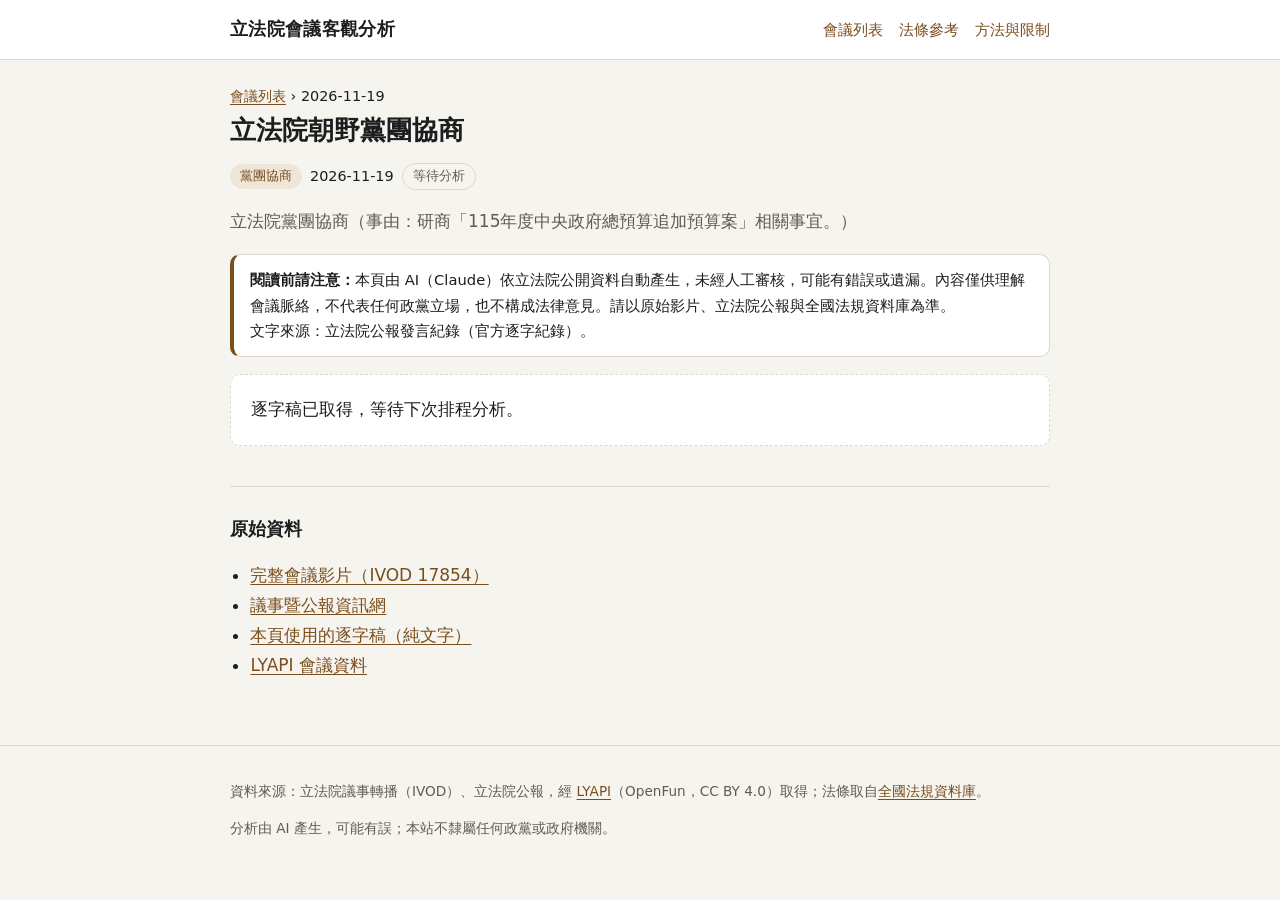
==== docs/m/2026-11-19-caucus-2026111740/index.html @ 1f1ff294 "更新會議分析 2026-11-21 17:42" ====
<!doctype html>
<html lang="zh-Hant-TW">
<head>
<meta charset="utf-8">
<meta name="viewport" content="width=device-width, initial-scale=1">
<title>2026-11-19 立法院朝野黨團協商｜立法院會議客觀分析</title>
<meta name="description" content="立法院黨團協商（事由：研商「115年度中央政府總預算追加預算案」相關事宜。）">
<link rel="stylesheet" href="../../style.css">
</head>
<body>
<header class="site-header"><div class="wrap">
  <a class="brand" href="../../">立法院會議客觀分析</a>
  <nav><a href="../../">會議列表</a><a href="../../laws.html">法條參考</a><a href="../../about.html">方法與限制</a></nav>
</div></header>
<main class="wrap">
<p class="crumbs"><a href="../../">會議列表</a> › 2026-11-19</p>
<h1>立法院朝野黨團協商</h1>
<p class="meta-line"><span class="tag">黨團協商</span>
<span>2026-11-19</span><span class="status wait">等待分析</span></p>
<p class="muted">立法院黨團協商（事由：研商「115年度中央政府總預算追加預算案」相關事宜。）</p>
<aside class="notice"><strong>閱讀前請注意：</strong>本頁由 AI（Claude）依立法院公開資料自動產生，未經人工審核，可能有錯誤或遺漏。內容僅供理解會議脈絡，不代表任何政黨立場，也不構成法律意見。請以原始影片、立法院公報與全國法規資料庫為準。
<br>文字來源：立法院公報發言紀錄（官方逐字紀錄）。</aside><p class="empty">逐字稿已取得，等待下次排程分析。</p><section class="sources"><h2>原始資料</h2><ul class="links"><li><a href="https://ivod.ly.gov.tw/Play/Full/1M/17854">完整會議影片（IVOD 17854）</a></li><li><a href="https://ppg.ly.gov.tw/ppg/sittings/2026111740/details?meetingDate=115/11/19">議事暨公報資訊網</a></li><li><a href="transcript.txt">本頁使用的逐字稿（純文字）</a></li><li><a href="https://v2.ly.govapi.tw/meet/黨團協商-2026111740">LYAPI 會議資料</a></li></ul></section>
</main>
<footer class="site-footer"><div class="wrap">
  <p>資料來源：立法院議事轉播（IVOD）、立法院公報，經 <a href="https://v2.ly.govapi.tw/">LYAPI</a>（OpenFun，CC BY 4.0）取得；法條取自<a href="https://law.moj.gov.tw/">全國法規資料庫</a>。</p>
  <p>分析由 AI 產生，可能有誤；本站不隸屬任何政黨或政府機關。</p>
</div></footer>
</body>
</html>
---- docs/style.css ----
/* 刻意不使用任何政黨的代表色（藍、綠、白／青綠、黃），維持中性。 */
:root {
  --paper: #f6f4ef;
  --card: #ffffff;
  --ink: #1d1d1f;
  --muted: #5f5b55;
  --line: #ddd8cf;
  --accent: #7a4e1d;
  --accent-soft: #efe6da;
  --warn: #8a5a00;
  --warn-soft: #fbf1dc;
  --error: #8f2d2d;
  --error-soft: #f7e3e1;
  --radius: 10px;
  --font: "Noto Sans TC", "PingFang TC", "Microsoft JhengHei", system-ui, sans-serif;
}
@media (prefers-color-scheme: dark) {
  :root {
    --paper: #17161a; --card: #211f24; --ink: #ecebe8; --muted: #a9a49c; --line: #38353b;
    --accent: #d9a86c; --accent-soft: #2e271f; --warn: #e3b55a; --warn-soft: #2f2716;
    --error: #e38b84; --error-soft: #331d1c;
  }
}
* { box-sizing: border-box; }
html { -webkit-text-size-adjust: 100%; }
body { margin: 0; background: var(--paper); color: var(--ink); font-family: var(--font);
  font-size: 17px; line-height: 1.75; }
a { color: var(--accent); text-underline-offset: 3px; }
.wrap { max-width: 860px; margin: 0 auto; padding: 0 20px; }
.muted { color: var(--muted); }
.small { font-size: 0.85rem; }

.site-header { border-bottom: 1px solid var(--line); background: var(--card); }
.site-header .wrap { display: flex; flex-wrap: wrap; align-items: center; justify-content: space-between;
  gap: 8px; padding-top: 14px; padding-bottom: 14px; }
.brand { font-weight: 700; font-size: 1.1rem; color: var(--ink); text-decoration: none; letter-spacing: .02em; }
.site-header nav a { margin-left: 16px; font-size: .95rem; text-decoration: none; }
.site-header nav a:first-child { margin-left: 0; }
main.wrap { padding-top: 24px; padding-bottom: 48px; }
.site-footer { border-top: 1px solid var(--line); color: var(--muted); font-size: .85rem; padding: 20px 0 32px; }

.intro p { margin: 0 0 10px; }
.cards { list-style: none; padding: 0; margin: 24px 0; display: grid; gap: 14px; }
.card a { display: block; padding: 16px 18px; background: var(--card); border: 1px solid var(--line);
  border-radius: var(--radius); color: inherit; text-decoration: none; transition: border-color .15s; }
.card a:hover, .card a:focus-visible { border-color: var(--accent); }
.card h2 { font-size: 1.1rem; margin: 6px 0 4px; line-height: 1.5; }
.card p { margin: 0; }
.card .source { font-size: .85rem; color: var(--muted); margin-top: 6px; }
.card-top, .meta-line { display: flex; flex-wrap: wrap; align-items: center; gap: 8px; font-size: .9rem; }
.date { font-variant-numeric: tabular-nums; color: var(--muted); }
.tag { background: var(--accent-soft); color: var(--accent); border-radius: 999px; padding: 1px 10px; font-size: .82rem; }
.status { border-radius: 999px; padding: 1px 10px; font-size: .82rem; border: 1px solid var(--line); color: var(--muted); }
.status.ok { color: var(--ink); }
.status.warn { color: var(--warn); border-color: var(--warn); background: var(--warn-soft); }
.status.error { color: var(--error); border-color: var(--error); background: var(--error-soft); }
.empty { padding: 20px; background: var(--card); border: 1px dashed var(--line); border-radius: var(--radius); }

.crumbs { font-size: .9rem; margin: 0 0 4px; }
h1 { font-size: 1.6rem; line-height: 1.4; margin: 4px 0 10px; }
.notice { background: var(--card); border: 1px solid var(--line); border-left: 4px solid var(--accent);
  border-radius: var(--radius); padding: 12px 16px; margin: 16px 0; font-size: .92rem; }
.notice.warn { border-left-color: var(--warn); background: var(--warn-soft); }
.notice ul { margin: 6px 0 0; padding-left: 1.2em; }

.analysis { margin-top: 28px; }
.analysis h2 { font-size: 1.25rem; margin: 36px 0 10px; padding-bottom: 6px; border-bottom: 1px solid var(--line); }
.analysis h3 { font-size: 1.05rem; margin: 24px 0 8px; }
.analysis blockquote { margin: 12px 0; padding: 4px 14px; border-left: 3px solid var(--line); color: var(--muted); }
.analysis code { font-size: .9em; }
.table-wrap { overflow-x: auto; margin: 14px 0; border: 1px solid var(--line); border-radius: var(--radius); background: var(--card); }
table { border-collapse: collapse; width: 100%; font-size: .9rem; line-height: 1.6; }
th, td { border-bottom: 1px solid var(--line); padding: 8px 10px; text-align: left; vertical-align: top; }
th { background: var(--accent-soft); white-space: nowrap; }
tr:last-child td { border-bottom: 0; }

.toc ul { columns: 2; padding-left: 1.2em; margin: 16px 0 8px; }
.law { margin-top: 32px; }
.law h2 { font-size: 1.25rem; margin-bottom: 4px; padding-bottom: 6px; border-bottom: 1px solid var(--line); }
.law p { margin: 4px 0; }
.article { display: grid; grid-template-columns: 7.5em 1fr; gap: 12px; padding: 10px 0; border-bottom: 1px dashed var(--line); }
.article-no { font-weight: 600; white-space: nowrap; }
.article-text { line-height: 1.8; }
@media (max-width: 560px) {
  .article { grid-template-columns: 1fr; gap: 2px; }
  .toc ul { columns: 1; }
}
.sources { margin-top: 40px; padding-top: 12px; border-top: 1px solid var(--line); }
.sources h2 { font-size: 1.1rem; }
.links { padding-left: 1.2em; }
.clips summary { cursor: pointer; color: var(--accent); }
.clips ul { columns: 2; padding-left: 1.2em; }
@media (max-width: 560px) {
  body { font-size: 16px; }
  h1 { font-size: 1.35rem; }
  .clips ul { columns: 1; }
}
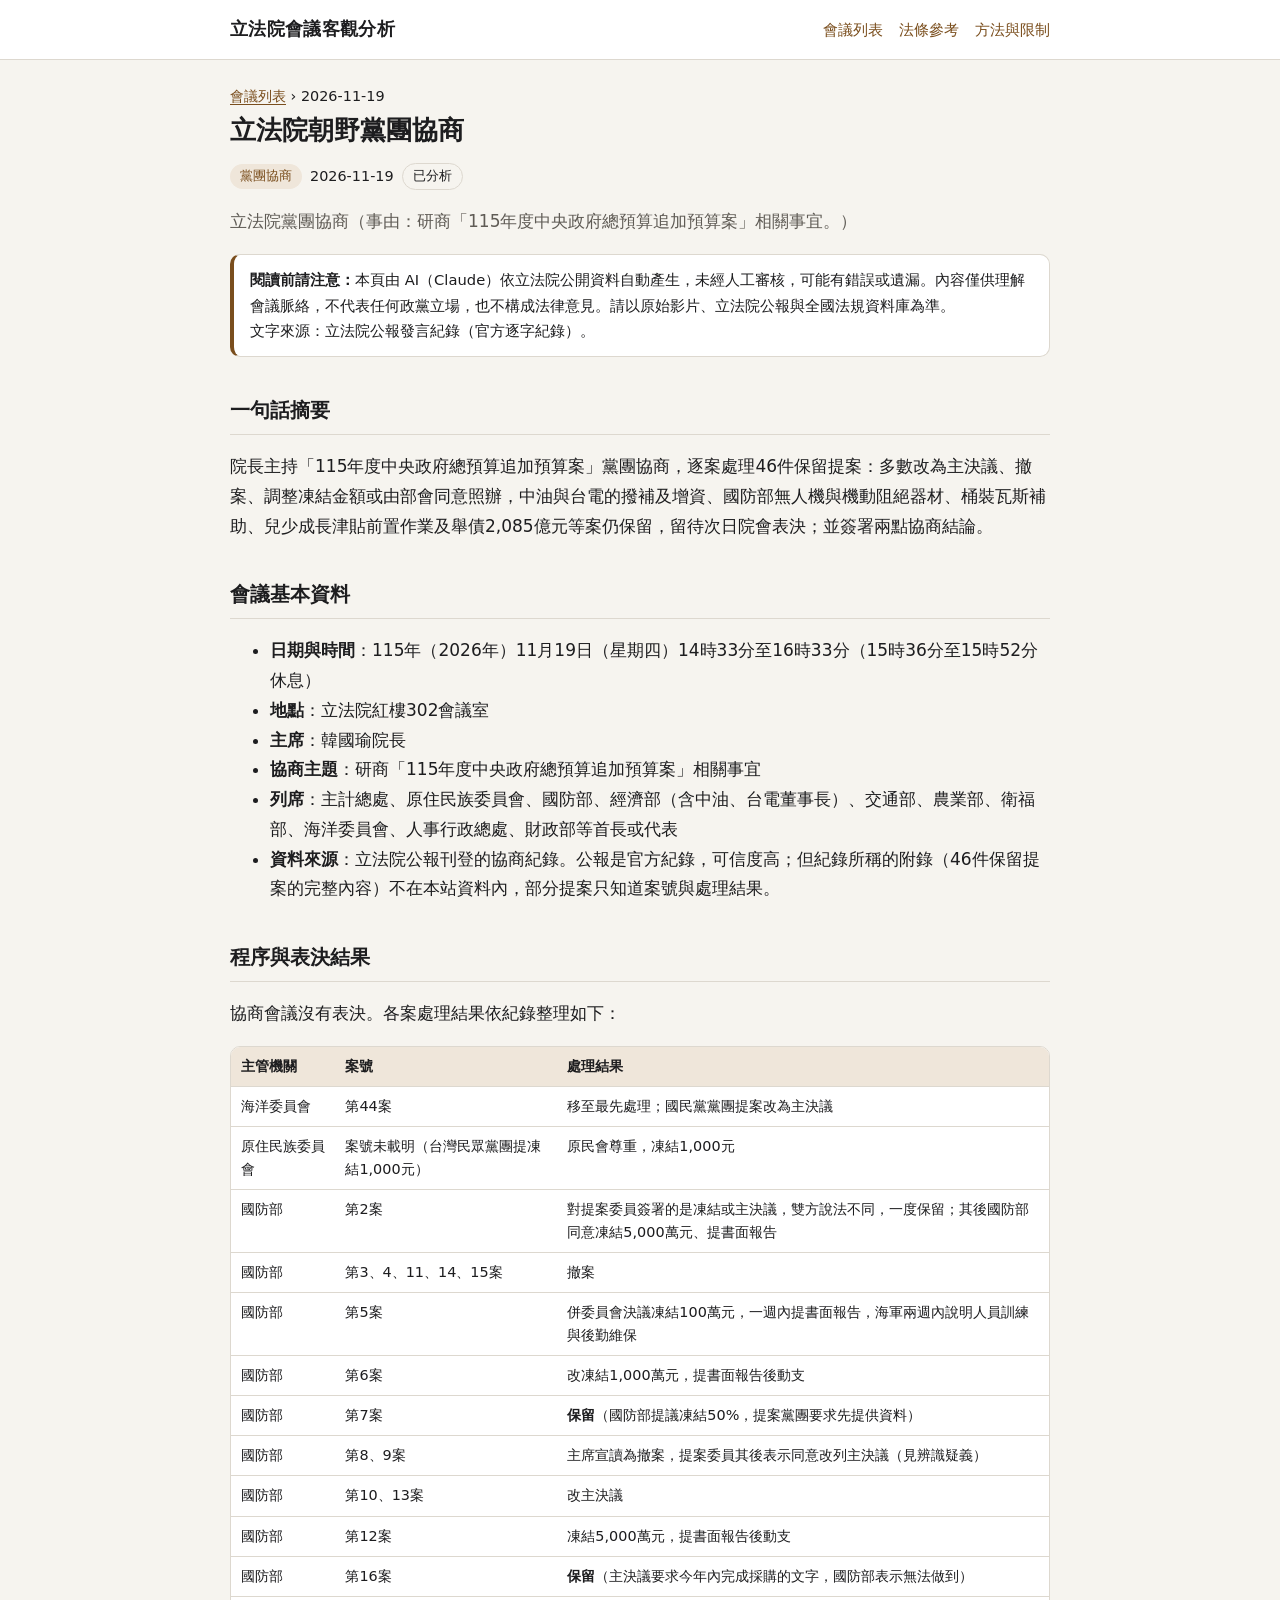
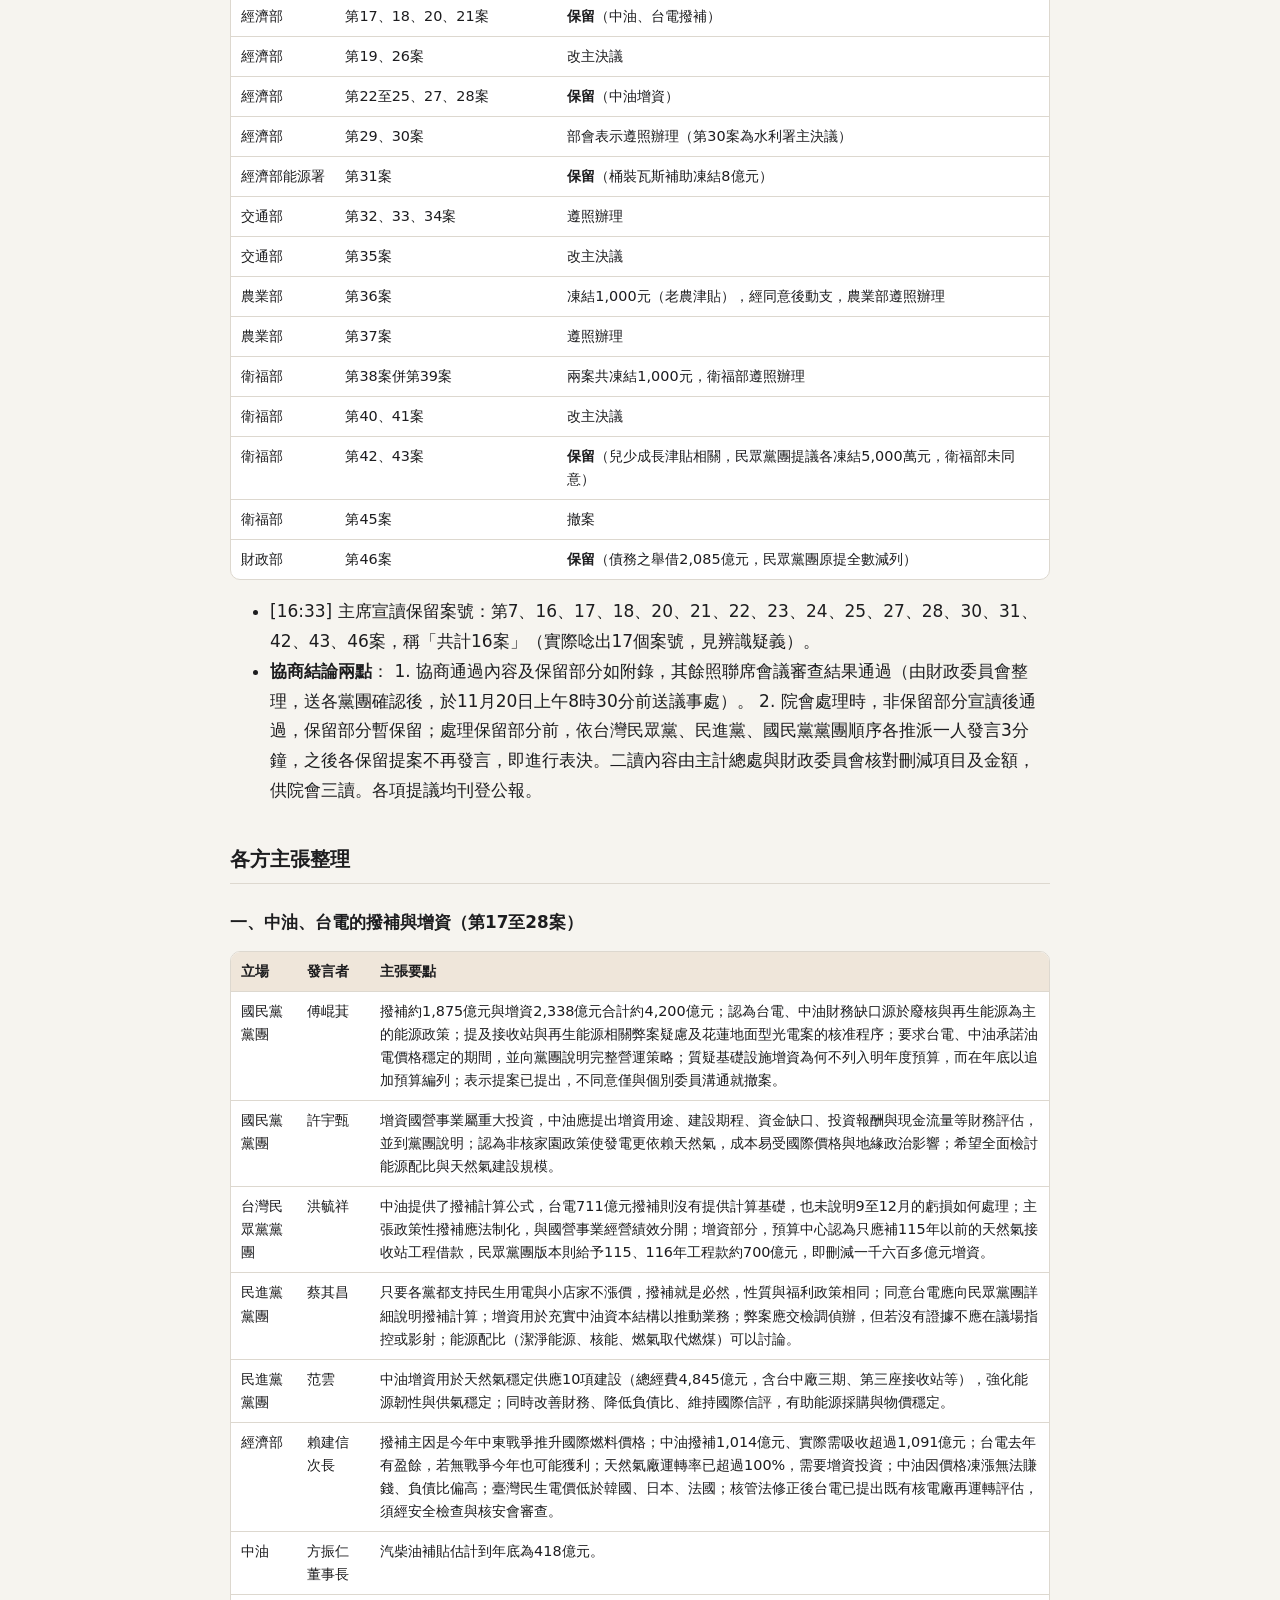
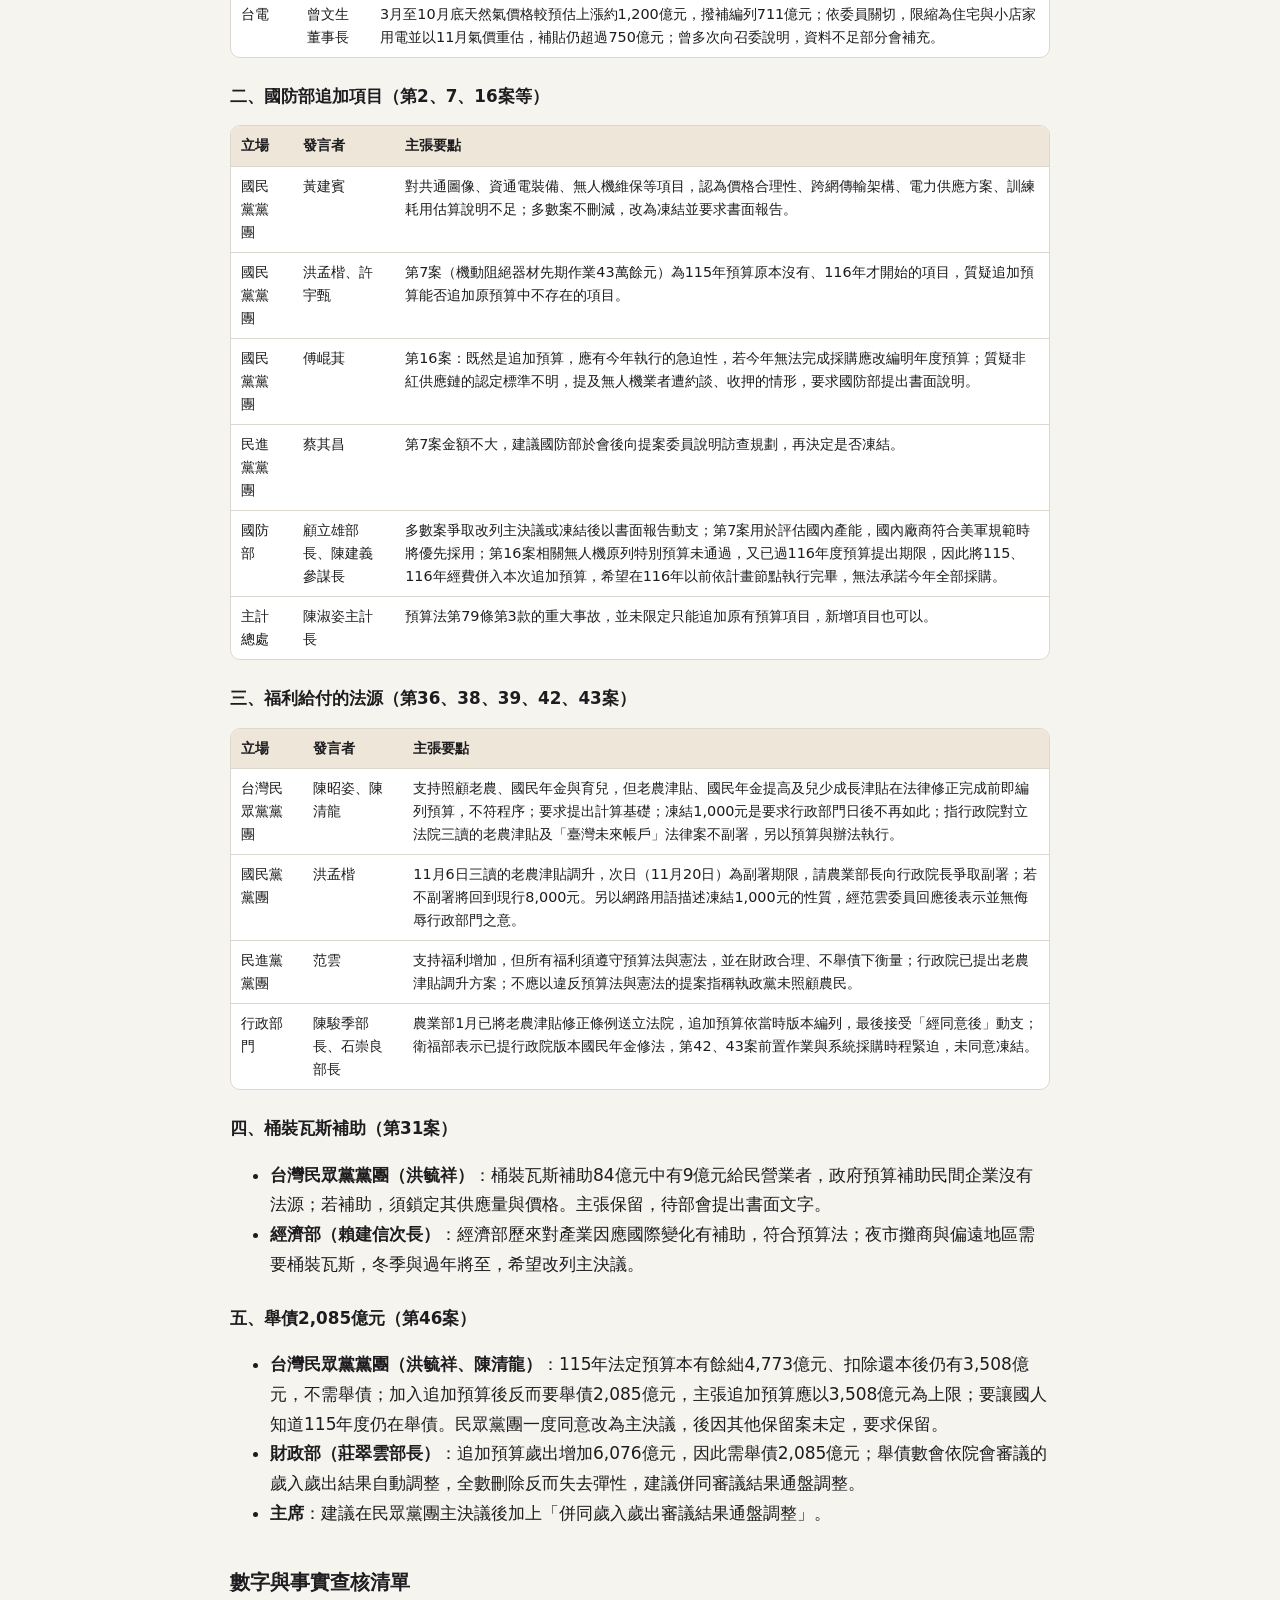
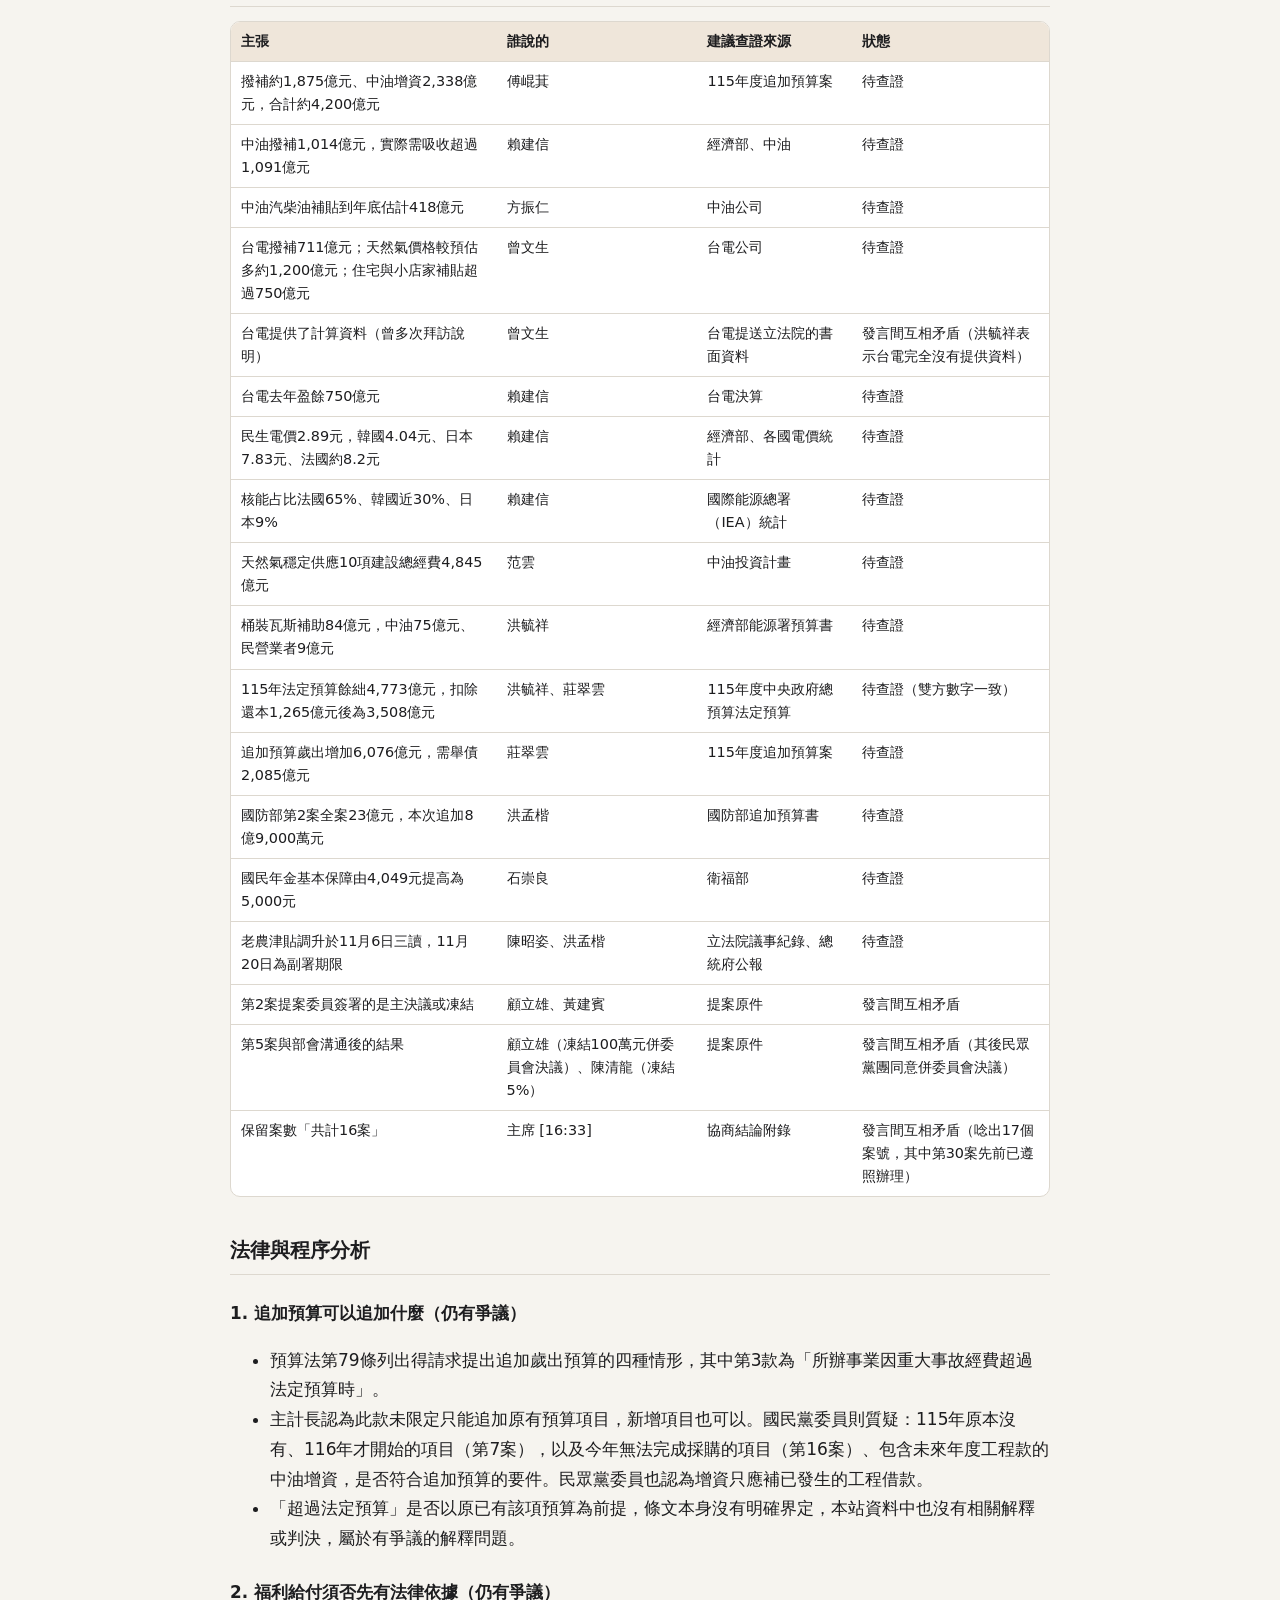
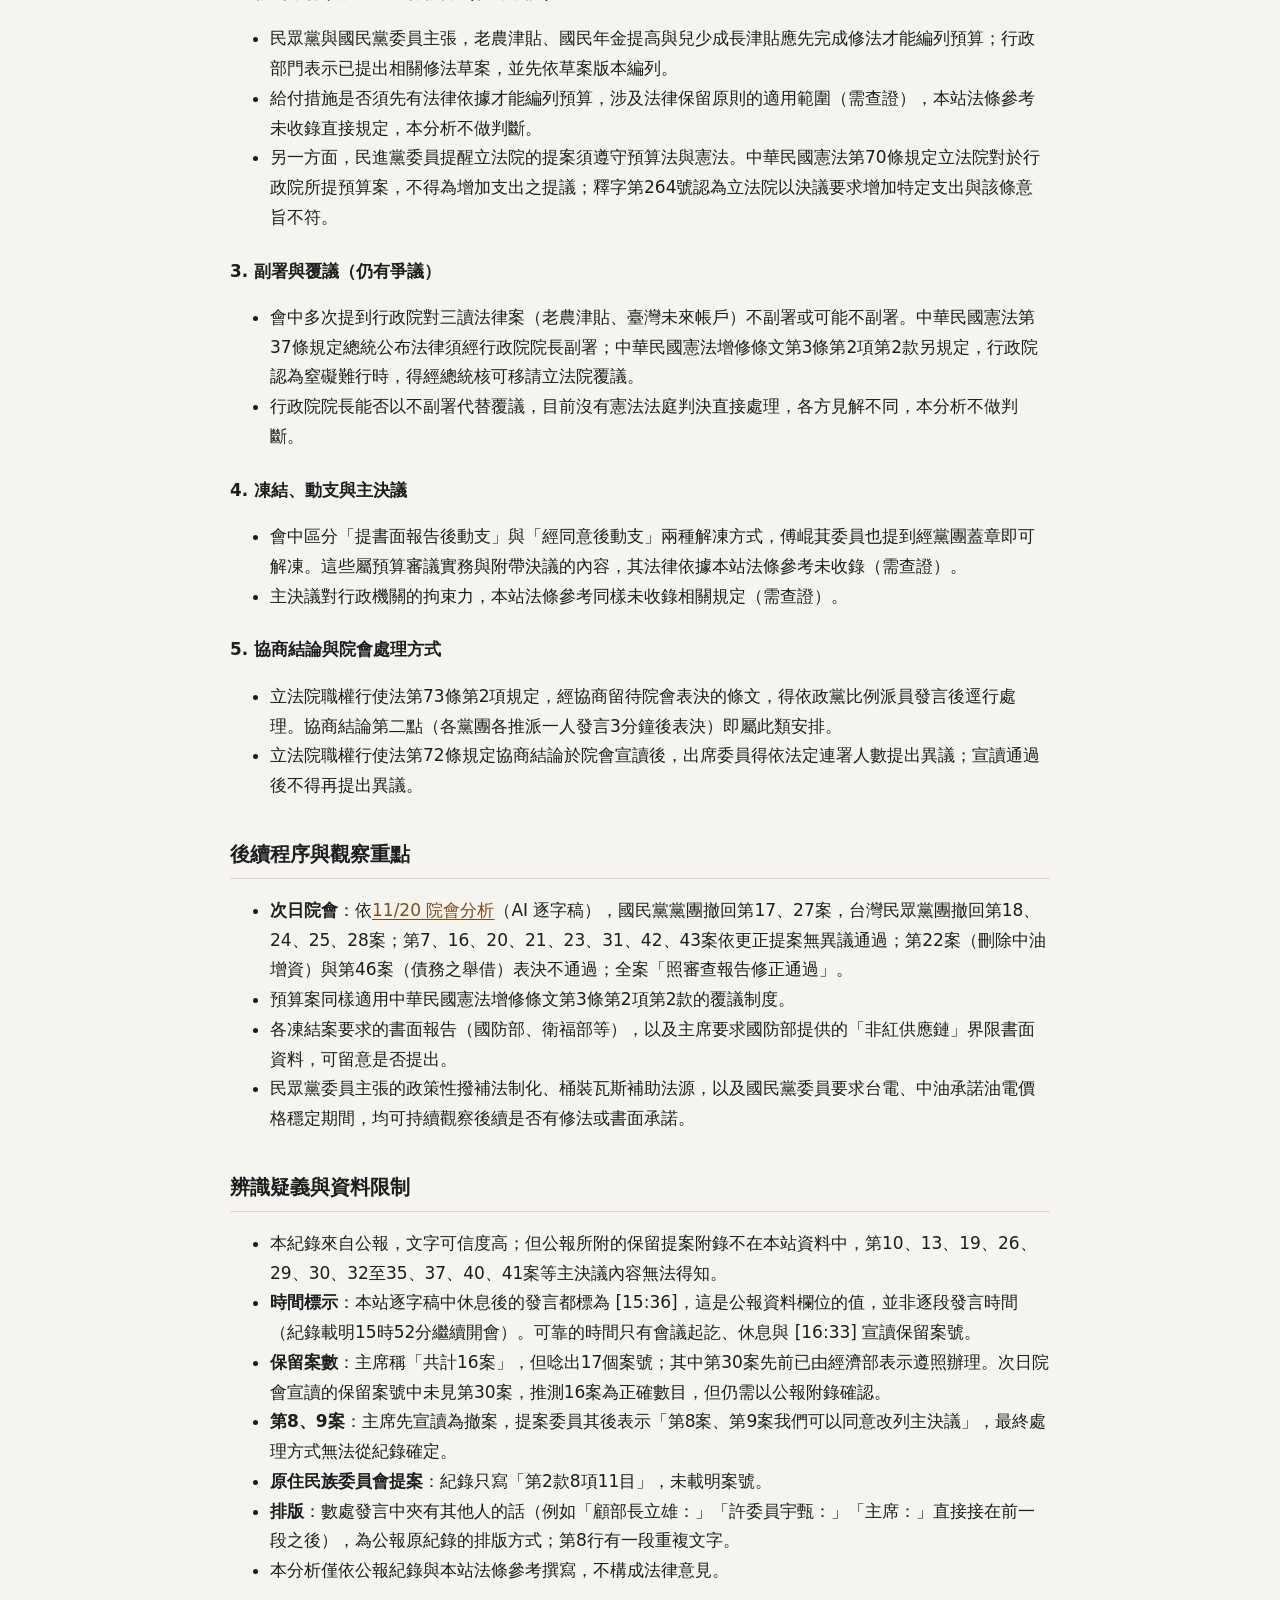
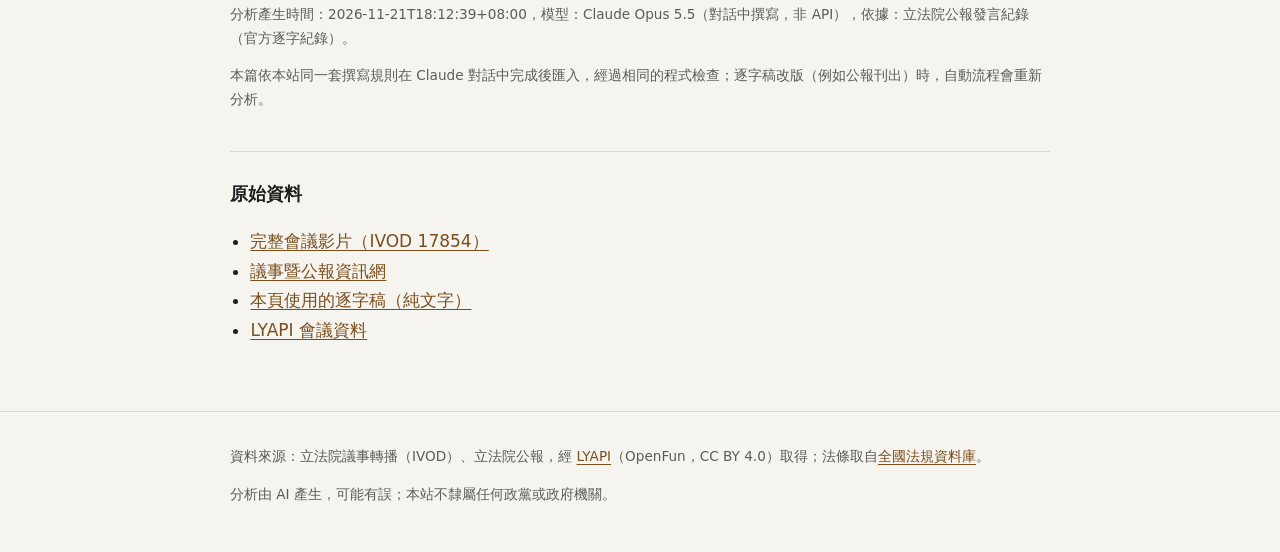
==== commit 47b71c0c: "新增三場會議分析（對話中撰寫）與分析匯入工具 - 11/20 院會：議程表決、水庫光電案、追加預算三讀、特別條例逐條與全案表決 - 11/20 黨團協商：學校供餐法延後、特別條例未達共識 - 11/1" ====
--- a/docs/m/2026-11-19-caucus-2026111740/index.html
+++ b/docs/m/2026-11-19-caucus-2026111740/index.html
@@ -16,10 +16,468 @@
 <p class="crumbs"><a href="../../">會議列表</a> › 2026-11-19</p>
 <h1>立法院朝野黨團協商</h1>
 <p class="meta-line"><span class="tag">黨團協商</span>
-<span>2026-11-19</span><span class="status wait">等待分析</span></p>
+<span>2026-11-19</span><span class="status ok">已分析</span></p>
 <p class="muted">立法院黨團協商（事由：研商「115年度中央政府總預算追加預算案」相關事宜。）</p>
 <aside class="notice"><strong>閱讀前請注意：</strong>本頁由 AI（Claude）依立法院公開資料自動產生，未經人工審核，可能有錯誤或遺漏。內容僅供理解會議脈絡，不代表任何政黨立場，也不構成法律意見。請以原始影片、立法院公報與全國法規資料庫為準。
-<br>文字來源：立法院公報發言紀錄（官方逐字紀錄）。</aside><p class="empty">逐字稿已取得，等待下次排程分析。</p><section class="sources"><h2>原始資料</h2><ul class="links"><li><a href="https://ivod.ly.gov.tw/Play/Full/1M/17854">完整會議影片（IVOD 17854）</a></li><li><a href="https://ppg.ly.gov.tw/ppg/sittings/2026111740/details?meetingDate=115/11/19">議事暨公報資訊網</a></li><li><a href="transcript.txt">本頁使用的逐字稿（純文字）</a></li><li><a href="https://v2.ly.govapi.tw/meet/黨團協商-2026111740">LYAPI 會議資料</a></li></ul></section>
+<br>文字來源：立法院公報發言紀錄（官方逐字紀錄）。</aside><article class="analysis"><h2>一句話摘要</h2>
+<p>院長主持「115年度中央政府總預算追加預算案」黨團協商，逐案處理46件保留提案：多數改為主決議、撤案、調整凍結金額或由部會同意照辦，中油與台電的撥補及增資、國防部無人機與機動阻絕器材、桶裝瓦斯補助、兒少成長津貼前置作業及舉債2,085億元等案仍保留，留待次日院會表決；並簽署兩點協商結論。</p>
+<h2>會議基本資料</h2>
+<ul>
+<li><strong>日期與時間</strong>：115年（2026年）11月19日（星期四）14時33分至16時33分（15時36分至15時52分休息）</li>
+<li><strong>地點</strong>：立法院紅樓302會議室</li>
+<li><strong>主席</strong>：韓國瑜院長</li>
+<li><strong>協商主題</strong>：研商「115年度中央政府總預算追加預算案」相關事宜</li>
+<li><strong>列席</strong>：主計總處、原住民族委員會、國防部、經濟部（含中油、台電董事長）、交通部、農業部、衛福部、海洋委員會、人事行政總處、財政部等首長或代表</li>
+<li><strong>資料來源</strong>：立法院公報刊登的協商紀錄。公報是官方紀錄，可信度高；但紀錄所稱的附錄（46件保留提案的完整內容）不在本站資料內，部分提案只知道案號與處理結果。</li>
+</ul>
+<h2>程序與表決結果</h2>
+<p>協商會議沒有表決。各案處理結果依紀錄整理如下：</p>
+<div class="table-wrap"><table>
+<thead>
+<tr>
+<th>主管機關</th>
+<th>案號</th>
+<th>處理結果</th>
+</tr>
+</thead>
+<tbody>
+<tr>
+<td>海洋委員會</td>
+<td>第44案</td>
+<td>移至最先處理；國民黨黨團提案改為主決議</td>
+</tr>
+<tr>
+<td>原住民族委員會</td>
+<td>案號未載明（台灣民眾黨團提凍結1,000元）</td>
+<td>原民會尊重，凍結1,000元</td>
+</tr>
+<tr>
+<td>國防部</td>
+<td>第2案</td>
+<td>對提案委員簽署的是凍結或主決議，雙方說法不同，一度保留；其後國防部同意凍結5,000萬元、提書面報告</td>
+</tr>
+<tr>
+<td>國防部</td>
+<td>第3、4、11、14、15案</td>
+<td>撤案</td>
+</tr>
+<tr>
+<td>國防部</td>
+<td>第5案</td>
+<td>併委員會決議凍結100萬元，一週內提書面報告，海軍兩週內說明人員訓練與後勤維保</td>
+</tr>
+<tr>
+<td>國防部</td>
+<td>第6案</td>
+<td>改凍結1,000萬元，提書面報告後動支</td>
+</tr>
+<tr>
+<td>國防部</td>
+<td>第7案</td>
+<td><strong>保留</strong>（國防部提議凍結50%，提案黨團要求先提供資料）</td>
+</tr>
+<tr>
+<td>國防部</td>
+<td>第8、9案</td>
+<td>主席宣讀為撤案，提案委員其後表示同意改列主決議（見辨識疑義）</td>
+</tr>
+<tr>
+<td>國防部</td>
+<td>第10、13案</td>
+<td>改主決議</td>
+</tr>
+<tr>
+<td>國防部</td>
+<td>第12案</td>
+<td>凍結5,000萬元，提書面報告後動支</td>
+</tr>
+<tr>
+<td>國防部</td>
+<td>第16案</td>
+<td><strong>保留</strong>（主決議要求今年內完成採購的文字，國防部表示無法做到）</td>
+</tr>
+<tr>
+<td>經濟部</td>
+<td>第17、18、20、21案</td>
+<td><strong>保留</strong>（中油、台電撥補）</td>
+</tr>
+<tr>
+<td>經濟部</td>
+<td>第19、26案</td>
+<td>改主決議</td>
+</tr>
+<tr>
+<td>經濟部</td>
+<td>第22至25、27、28案</td>
+<td><strong>保留</strong>（中油增資）</td>
+</tr>
+<tr>
+<td>經濟部</td>
+<td>第29、30案</td>
+<td>部會表示遵照辦理（第30案為水利署主決議）</td>
+</tr>
+<tr>
+<td>經濟部能源署</td>
+<td>第31案</td>
+<td><strong>保留</strong>（桶裝瓦斯補助凍結8億元）</td>
+</tr>
+<tr>
+<td>交通部</td>
+<td>第32、33、34案</td>
+<td>遵照辦理</td>
+</tr>
+<tr>
+<td>交通部</td>
+<td>第35案</td>
+<td>改主決議</td>
+</tr>
+<tr>
+<td>農業部</td>
+<td>第36案</td>
+<td>凍結1,000元（老農津貼），經同意後動支，農業部遵照辦理</td>
+</tr>
+<tr>
+<td>農業部</td>
+<td>第37案</td>
+<td>遵照辦理</td>
+</tr>
+<tr>
+<td>衛福部</td>
+<td>第38案併第39案</td>
+<td>兩案共凍結1,000元，衛福部遵照辦理</td>
+</tr>
+<tr>
+<td>衛福部</td>
+<td>第40、41案</td>
+<td>改主決議</td>
+</tr>
+<tr>
+<td>衛福部</td>
+<td>第42、43案</td>
+<td><strong>保留</strong>（兒少成長津貼相關，民眾黨團提議各凍結5,000萬元，衛福部未同意）</td>
+</tr>
+<tr>
+<td>衛福部</td>
+<td>第45案</td>
+<td>撤案</td>
+</tr>
+<tr>
+<td>財政部</td>
+<td>第46案</td>
+<td><strong>保留</strong>（債務之舉借2,085億元，民眾黨團原提全數減列）</td>
+</tr>
+</tbody>
+</table></div>
+<ul>
+<li>[16:33] 主席宣讀保留案號：第7、16、17、18、20、21、22、23、24、25、27、28、30、31、42、43、46案，稱「共計16案」（實際唸出17個案號，見辨識疑義）。</li>
+<li><strong>協商結論兩點</strong>：
+  1. 協商通過內容及保留部分如附錄，其餘照聯席會議審查結果通過（由財政委員會整理，送各黨團確認後，於11月20日上午8時30分前送議事處）。
+  2. 院會處理時，非保留部分宣讀後通過，保留部分暫保留；處理保留部分前，依台灣民眾黨、民進黨、國民黨黨團順序各推派一人發言3分鐘，之後各保留提案不再發言，即進行表決。二讀內容由主計總處與財政委員會核對刪減項目及金額，供院會三讀。各項提議均刊登公報。</li>
+</ul>
+<h2>各方主張整理</h2>
+<h3>一、中油、台電的撥補與增資（第17至28案）</h3>
+<div class="table-wrap"><table>
+<thead>
+<tr>
+<th>立場</th>
+<th>發言者</th>
+<th>主張要點</th>
+</tr>
+</thead>
+<tbody>
+<tr>
+<td>國民黨黨團</td>
+<td>傅崐萁</td>
+<td>撥補約1,875億元與增資2,338億元合計約4,200億元；認為台電、中油財務缺口源於廢核與再生能源為主的能源政策；提及接收站與再生能源相關弊案疑慮及花蓮地面型光電案的核准程序；要求台電、中油承諾油電價格穩定的期間，並向黨團說明完整營運策略；質疑基礎設施增資為何不列入明年度預算，而在年底以追加預算編列；表示提案已提出，不同意僅與個別委員溝通就撤案。</td>
+</tr>
+<tr>
+<td>國民黨黨團</td>
+<td>許宇甄</td>
+<td>增資國營事業屬重大投資，中油應提出增資用途、建設期程、資金缺口、投資報酬與現金流量等財務評估，並到黨團說明；認為非核家園政策使發電更依賴天然氣，成本易受國際價格與地緣政治影響；希望全面檢討能源配比與天然氣建設規模。</td>
+</tr>
+<tr>
+<td>台灣民眾黨黨團</td>
+<td>洪毓祥</td>
+<td>中油提供了撥補計算公式，台電711億元撥補則沒有提供計算基礎，也未說明9至12月的虧損如何處理；主張政策性撥補應法制化，與國營事業經營績效分開；增資部分，預算中心認為只應補115年以前的天然氣接收站工程借款，民眾黨團版本則給予115、116年工程款約700億元，即刪減一千六百多億元增資。</td>
+</tr>
+<tr>
+<td>民進黨黨團</td>
+<td>蔡其昌</td>
+<td>只要各黨都支持民生用電與小店家不漲價，撥補就是必然，性質與福利政策相同；同意台電應向民眾黨團詳細說明撥補計算；增資用於充實中油資本結構以推動業務；弊案應交檢調偵辦，但若沒有證據不應在議場指控或影射；能源配比（潔淨能源、核能、燃氣取代燃煤）可以討論。</td>
+</tr>
+<tr>
+<td>民進黨黨團</td>
+<td>范雲</td>
+<td>中油增資用於天然氣穩定供應10項建設（總經費4,845億元，含台中廠三期、第三座接收站等），強化能源韌性與供氣穩定；同時改善財務、降低負債比、維持國際信評，有助能源採購與物價穩定。</td>
+</tr>
+<tr>
+<td>經濟部</td>
+<td>賴建信次長</td>
+<td>撥補主因是今年中東戰爭推升國際燃料價格；中油撥補1,014億元、實際需吸收超過1,091億元；台電去年有盈餘，若無戰爭今年也可能獲利；天然氣廠運轉率已超過100%，需要增資投資；中油因價格凍漲無法賺錢、負債比偏高；臺灣民生電價低於韓國、日本、法國；核管法修正後台電已提出既有核電廠再運轉評估，須經安全檢查與核安會審查。</td>
+</tr>
+<tr>
+<td>中油</td>
+<td>方振仁董事長</td>
+<td>汽柴油補貼估計到年底為418億元。</td>
+</tr>
+<tr>
+<td>台電</td>
+<td>曾文生董事長</td>
+<td>3月至10月底天然氣價格較預估上漲約1,200億元，撥補編列711億元；依委員關切，限縮為住宅與小店家用電並以11月氣價重估，補貼仍超過750億元；曾多次向召委說明，資料不足部分會補充。</td>
+</tr>
+</tbody>
+</table></div>
+<h3>二、國防部追加項目（第2、7、16案等）</h3>
+<div class="table-wrap"><table>
+<thead>
+<tr>
+<th>立場</th>
+<th>發言者</th>
+<th>主張要點</th>
+</tr>
+</thead>
+<tbody>
+<tr>
+<td>國民黨黨團</td>
+<td>黃建賓</td>
+<td>對共通圖像、資通電裝備、無人機維保等項目，認為價格合理性、跨網傳輸架構、電力供應方案、訓練耗用估算說明不足；多數案不刪減，改為凍結並要求書面報告。</td>
+</tr>
+<tr>
+<td>國民黨黨團</td>
+<td>洪孟楷、許宇甄</td>
+<td>第7案（機動阻絕器材先期作業43萬餘元）為115年預算原本沒有、116年才開始的項目，質疑追加預算能否追加原預算中不存在的項目。</td>
+</tr>
+<tr>
+<td>國民黨黨團</td>
+<td>傅崐萁</td>
+<td>第16案：既然是追加預算，應有今年執行的急迫性，若今年無法完成採購應改編明年度預算；質疑非紅供應鏈的認定標準不明，提及無人機業者遭約談、收押的情形，要求國防部提出書面說明。</td>
+</tr>
+<tr>
+<td>民進黨黨團</td>
+<td>蔡其昌</td>
+<td>第7案金額不大，建議國防部於會後向提案委員說明訪查規劃，再決定是否凍結。</td>
+</tr>
+<tr>
+<td>國防部</td>
+<td>顧立雄部長、陳建義參謀長</td>
+<td>多數案爭取改列主決議或凍結後以書面報告動支；第7案用於評估國內產能，國內廠商符合美軍規範時將優先採用；第16案相關無人機原列特別預算未通過，又已過116年度預算提出期限，因此將115、116年經費併入本次追加預算，希望在116年以前依計畫節點執行完畢，無法承諾今年全部採購。</td>
+</tr>
+<tr>
+<td>主計總處</td>
+<td>陳淑姿主計長</td>
+<td>預算法第79條第3款的重大事故，並未限定只能追加原有預算項目，新增項目也可以。</td>
+</tr>
+</tbody>
+</table></div>
+<h3>三、福利給付的法源（第36、38、39、42、43案）</h3>
+<div class="table-wrap"><table>
+<thead>
+<tr>
+<th>立場</th>
+<th>發言者</th>
+<th>主張要點</th>
+</tr>
+</thead>
+<tbody>
+<tr>
+<td>台灣民眾黨黨團</td>
+<td>陳昭姿、陳清龍</td>
+<td>支持照顧老農、國民年金與育兒，但老農津貼、國民年金提高及兒少成長津貼在法律修正完成前即編列預算，不符程序；要求提出計算基礎；凍結1,000元是要求行政部門日後不再如此；指行政院對立法院三讀的老農津貼及「臺灣未來帳戶」法律案不副署，另以預算與辦法執行。</td>
+</tr>
+<tr>
+<td>國民黨黨團</td>
+<td>洪孟楷</td>
+<td>11月6日三讀的老農津貼調升，次日（11月20日）為副署期限，請農業部長向行政院長爭取副署；若不副署將回到現行8,000元。另以網路用語描述凍結1,000元的性質，經范雲委員回應後表示並無侮辱行政部門之意。</td>
+</tr>
+<tr>
+<td>民進黨黨團</td>
+<td>范雲</td>
+<td>支持福利增加，但所有福利須遵守預算法與憲法，並在財政合理、不舉債下衡量；行政院已提出老農津貼調升方案；不應以違反預算法與憲法的提案指稱執政黨未照顧農民。</td>
+</tr>
+<tr>
+<td>行政部門</td>
+<td>陳駿季部長、石崇良部長</td>
+<td>農業部1月已將老農津貼修正條例送立法院，追加預算依當時版本編列，最後接受「經同意後」動支；衛福部表示已提行政院版本國民年金修法，第42、43案前置作業與系統採購時程緊迫，未同意凍結。</td>
+</tr>
+</tbody>
+</table></div>
+<h3>四、桶裝瓦斯補助（第31案）</h3>
+<ul>
+<li><strong>台灣民眾黨黨團（洪毓祥）</strong>：桶裝瓦斯補助84億元中有9億元給民營業者，政府預算補助民間企業沒有法源；若補助，須鎖定其供應量與價格。主張保留，待部會提出書面文字。</li>
+<li><strong>經濟部（賴建信次長）</strong>：經濟部歷來對產業因應國際變化有補助，符合預算法；夜市攤商與偏遠地區需要桶裝瓦斯，冬季與過年將至，希望改列主決議。</li>
+</ul>
+<h3>五、舉債2,085億元（第46案）</h3>
+<ul>
+<li><strong>台灣民眾黨黨團（洪毓祥、陳清龍）</strong>：115年法定預算本有餘絀4,773億元、扣除還本後仍有3,508億元，不需舉債；加入追加預算後反而要舉債2,085億元，主張追加預算應以3,508億元為上限；要讓國人知道115年度仍在舉債。民眾黨團一度同意改為主決議，後因其他保留案未定，要求保留。</li>
+<li><strong>財政部（莊翠雲部長）</strong>：追加預算歲出增加6,076億元，因此需舉債2,085億元；舉債數會依院會審議的歲入歲出結果自動調整，全數刪除反而失去彈性，建議併同審議結果通盤調整。</li>
+<li><strong>主席</strong>：建議在民眾黨團主決議後加上「併同歲入歲出審議結果通盤調整」。</li>
+</ul>
+<h2>數字與事實查核清單</h2>
+<div class="table-wrap"><table>
+<thead>
+<tr>
+<th>主張</th>
+<th>誰說的</th>
+<th>建議查證來源</th>
+<th>狀態</th>
+</tr>
+</thead>
+<tbody>
+<tr>
+<td>撥補約1,875億元、中油增資2,338億元，合計約4,200億元</td>
+<td>傅崐萁</td>
+<td>115年度追加預算案</td>
+<td>待查證</td>
+</tr>
+<tr>
+<td>中油撥補1,014億元，實際需吸收超過1,091億元</td>
+<td>賴建信</td>
+<td>經濟部、中油</td>
+<td>待查證</td>
+</tr>
+<tr>
+<td>中油汽柴油補貼到年底估計418億元</td>
+<td>方振仁</td>
+<td>中油公司</td>
+<td>待查證</td>
+</tr>
+<tr>
+<td>台電撥補711億元；天然氣價格較預估多約1,200億元；住宅與小店家補貼超過750億元</td>
+<td>曾文生</td>
+<td>台電公司</td>
+<td>待查證</td>
+</tr>
+<tr>
+<td>台電提供了計算資料（曾多次拜訪說明）</td>
+<td>曾文生</td>
+<td>台電提送立法院的書面資料</td>
+<td>發言間互相矛盾（洪毓祥表示台電完全沒有提供資料）</td>
+</tr>
+<tr>
+<td>台電去年盈餘750億元</td>
+<td>賴建信</td>
+<td>台電決算</td>
+<td>待查證</td>
+</tr>
+<tr>
+<td>民生電價2.89元，韓國4.04元、日本7.83元、法國約8.2元</td>
+<td>賴建信</td>
+<td>經濟部、各國電價統計</td>
+<td>待查證</td>
+</tr>
+<tr>
+<td>核能占比法國65%、韓國近30%、日本9%</td>
+<td>賴建信</td>
+<td>國際能源總署（IEA）統計</td>
+<td>待查證</td>
+</tr>
+<tr>
+<td>天然氣穩定供應10項建設總經費4,845億元</td>
+<td>范雲</td>
+<td>中油投資計畫</td>
+<td>待查證</td>
+</tr>
+<tr>
+<td>桶裝瓦斯補助84億元，中油75億元、民營業者9億元</td>
+<td>洪毓祥</td>
+<td>經濟部能源署預算書</td>
+<td>待查證</td>
+</tr>
+<tr>
+<td>115年法定預算餘絀4,773億元，扣除還本1,265億元後為3,508億元</td>
+<td>洪毓祥、莊翠雲</td>
+<td>115年度中央政府總預算法定預算</td>
+<td>待查證（雙方數字一致）</td>
+</tr>
+<tr>
+<td>追加預算歲出增加6,076億元，需舉債2,085億元</td>
+<td>莊翠雲</td>
+<td>115年度追加預算案</td>
+<td>待查證</td>
+</tr>
+<tr>
+<td>國防部第2案全案23億元，本次追加8億9,000萬元</td>
+<td>洪孟楷</td>
+<td>國防部追加預算書</td>
+<td>待查證</td>
+</tr>
+<tr>
+<td>國民年金基本保障由4,049元提高為5,000元</td>
+<td>石崇良</td>
+<td>衛福部</td>
+<td>待查證</td>
+</tr>
+<tr>
+<td>老農津貼調升於11月6日三讀，11月20日為副署期限</td>
+<td>陳昭姿、洪孟楷</td>
+<td>立法院議事紀錄、總統府公報</td>
+<td>待查證</td>
+</tr>
+<tr>
+<td>第2案提案委員簽署的是主決議或凍結</td>
+<td>顧立雄、黃建賓</td>
+<td>提案原件</td>
+<td>發言間互相矛盾</td>
+</tr>
+<tr>
+<td>第5案與部會溝通後的結果</td>
+<td>顧立雄（凍結100萬元併委員會決議）、陳清龍（凍結5%）</td>
+<td>提案原件</td>
+<td>發言間互相矛盾（其後民眾黨團同意併委員會決議）</td>
+</tr>
+<tr>
+<td>保留案數「共計16案」</td>
+<td>主席 [16:33]</td>
+<td>協商結論附錄</td>
+<td>發言間互相矛盾（唸出17個案號，其中第30案先前已遵照辦理）</td>
+</tr>
+</tbody>
+</table></div>
+<h2>法律與程序分析</h2>
+<h3>1. 追加預算可以追加什麼（仍有爭議）</h3>
+<ul>
+<li>預算法第79條列出得請求提出追加歲出預算的四種情形，其中第3款為「所辦事業因重大事故經費超過法定預算時」。</li>
+<li>主計長認為此款未限定只能追加原有預算項目，新增項目也可以。國民黨委員則質疑：115年原本沒有、116年才開始的項目（第7案），以及今年無法完成採購的項目（第16案）、包含未來年度工程款的中油增資，是否符合追加預算的要件。民眾黨委員也認為增資只應補已發生的工程借款。</li>
+<li>「超過法定預算」是否以原已有該項預算為前提，條文本身沒有明確界定，本站資料中也沒有相關解釋或判決，屬於有爭議的解釋問題。</li>
+</ul>
+<h3>2. 福利給付須否先有法律依據（仍有爭議）</h3>
+<ul>
+<li>民眾黨與國民黨委員主張，老農津貼、國民年金提高與兒少成長津貼應先完成修法才能編列預算；行政部門表示已提出相關修法草案，並先依草案版本編列。</li>
+<li>給付措施是否須先有法律依據才能編列預算，涉及法律保留原則的適用範圍（需查證），本站法條參考未收錄直接規定，本分析不做判斷。</li>
+<li>另一方面，民進黨委員提醒立法院的提案須遵守預算法與憲法。中華民國憲法第70條規定立法院對於行政院所提預算案，不得為增加支出之提議；釋字第264號認為立法院以決議要求增加特定支出與該條意旨不符。</li>
+</ul>
+<h3>3. 副署與覆議（仍有爭議）</h3>
+<ul>
+<li>會中多次提到行政院對三讀法律案（老農津貼、臺灣未來帳戶）不副署或可能不副署。中華民國憲法第37條規定總統公布法律須經行政院院長副署；中華民國憲法增修條文第3條第2項第2款另規定，行政院認為窒礙難行時，得經總統核可移請立法院覆議。</li>
+<li>行政院院長能否以不副署代替覆議，目前沒有憲法法庭判決直接處理，各方見解不同，本分析不做判斷。</li>
+</ul>
+<h3>4. 凍結、動支與主決議</h3>
+<ul>
+<li>會中區分「提書面報告後動支」與「經同意後動支」兩種解凍方式，傅崐萁委員也提到經黨團蓋章即可解凍。這些屬預算審議實務與附帶決議的內容，其法律依據本站法條參考未收錄（需查證）。</li>
+<li>主決議對行政機關的拘束力，本站法條參考同樣未收錄相關規定（需查證）。</li>
+</ul>
+<h3>5. 協商結論與院會處理方式</h3>
+<ul>
+<li>立法院職權行使法第73條第2項規定，經協商留待院會表決的條文，得依政黨比例派員發言後逕行處理。協商結論第二點（各黨團各推派一人發言3分鐘後表決）即屬此類安排。</li>
+<li>立法院職權行使法第72條規定協商結論於院會宣讀後，出席委員得依法定連署人數提出異議；宣讀通過後不得再提出異議。</li>
+</ul>
+<h2>後續程序與觀察重點</h2>
+<ul>
+<li><strong>次日院會</strong>：依<a href="../2026-11-20-plenary-11-6-8/">11/20 院會分析</a>（AI 逐字稿），國民黨黨團撤回第17、27案，台灣民眾黨團撤回第18、24、25、28案；第7、16、20、21、23、31、42、43案依更正提案無異議通過；第22案（刪除中油增資）與第46案（債務之舉借）表決不通過；全案「照審查報告修正通過」。</li>
+<li>預算案同樣適用中華民國憲法增修條文第3條第2項第2款的覆議制度。</li>
+<li>各凍結案要求的書面報告（國防部、衛福部等），以及主席要求國防部提供的「非紅供應鏈」界限書面資料，可留意是否提出。</li>
+<li>民眾黨委員主張的政策性撥補法制化、桶裝瓦斯補助法源，以及國民黨委員要求台電、中油承諾油電價格穩定期間，均可持續觀察後續是否有修法或書面承諾。</li>
+</ul>
+<h2>辨識疑義與資料限制</h2>
+<ul>
+<li>本紀錄來自公報，文字可信度高；但公報所附的保留提案附錄不在本站資料中，第10、13、19、26、29、30、32至35、37、40、41案等主決議內容無法得知。</li>
+<li><strong>時間標示</strong>：本站逐字稿中休息後的發言都標為 [15:36]，這是公報資料欄位的值，並非逐段發言時間（紀錄載明15時52分繼續開會）。可靠的時間只有會議起訖、休息與 [16:33] 宣讀保留案號。</li>
+<li><strong>保留案數</strong>：主席稱「共計16案」，但唸出17個案號；其中第30案先前已由經濟部表示遵照辦理。次日院會宣讀的保留案號中未見第30案，推測16案為正確數目，但仍需以公報附錄確認。</li>
+<li><strong>第8、9案</strong>：主席先宣讀為撤案，提案委員其後表示「第8案、第9案我們可以同意改列主決議」，最終處理方式無法從紀錄確定。</li>
+<li><strong>原住民族委員會提案</strong>：紀錄只寫「第2款8項11目」，未載明案號。</li>
+<li><strong>排版</strong>：數處發言中夾有其他人的話（例如「顧部長立雄：」「許委員宇甄：」「主席：」直接接在前一段之後），為公報原紀錄的排版方式；第8行有一段重複文字。</li>
+<li>本分析僅依公報紀錄與本站法條參考撰寫，不構成法律意見。</li>
+</ul></article><p class="muted small">分析產生時間：2026-11-21T18:12:39+08:00，模型：Claude Opus 5.5（對話中撰寫，非 API），依據：立法院公報發言紀錄（官方逐字紀錄）。</p><p class="muted small">本篇依本站同一套撰寫規則在 Claude 對話中完成後匯入，經過相同的程式檢查；逐字稿改版（例如公報刊出）時，自動流程會重新分析。</p><section class="sources"><h2>原始資料</h2><ul class="links"><li><a href="https://ivod.ly.gov.tw/Play/Full/1M/17854">完整會議影片（IVOD 17854）</a></li><li><a href="https://ppg.ly.gov.tw/ppg/sittings/2026111740/details?meetingDate=115/11/19">議事暨公報資訊網</a></li><li><a href="transcript.txt">本頁使用的逐字稿（純文字）</a></li><li><a href="https://v2.ly.govapi.tw/meet/黨團協商-2026111740">LYAPI 會議資料</a></li></ul></section>
 </main>
 <footer class="site-footer"><div class="wrap">
   <p>資料來源：立法院議事轉播（IVOD）、立法院公報，經 <a href="https://v2.ly.govapi.tw/">LYAPI</a>（OpenFun，CC BY 4.0）取得；法條取自<a href="https://law.moj.gov.tw/">全國法規資料庫</a>。</p>
--- a/docs/style.css
+++ b/docs/style.css
@@ -81,6 +81,7 @@
 .article { display: grid; grid-template-columns: 7.5em 1fr; gap: 12px; padding: 10px 0; border-bottom: 1px dashed var(--line); }
 .article-no { font-weight: 600; white-space: nowrap; }
 .article-text { line-height: 1.8; }
+.article-note { margin: 6px 0 0; padding: 6px 10px; font-size: .85rem; background: var(--warn-soft); color: var(--warn); border-radius: 6px; }
 @media (max-width: 560px) {
   .article { grid-template-columns: 1fr; gap: 2px; }
   .toc ul { columns: 1; }
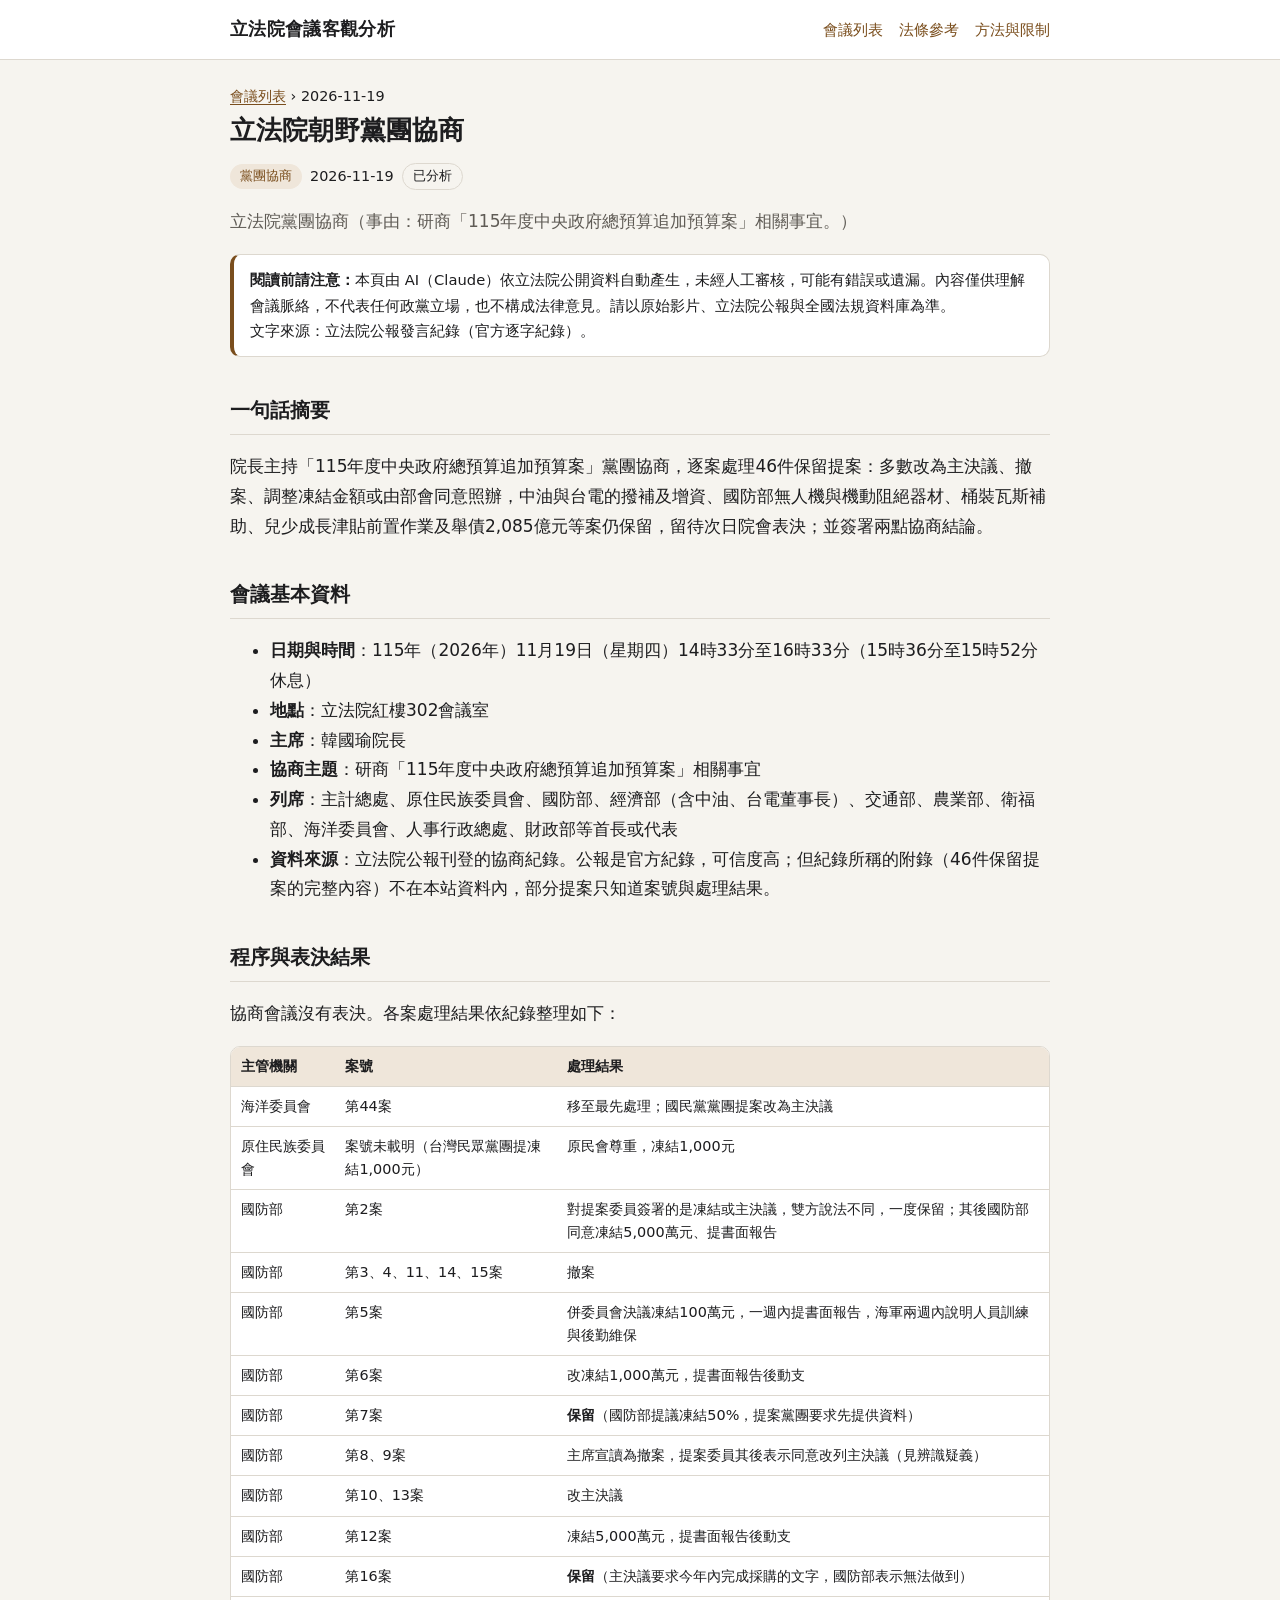
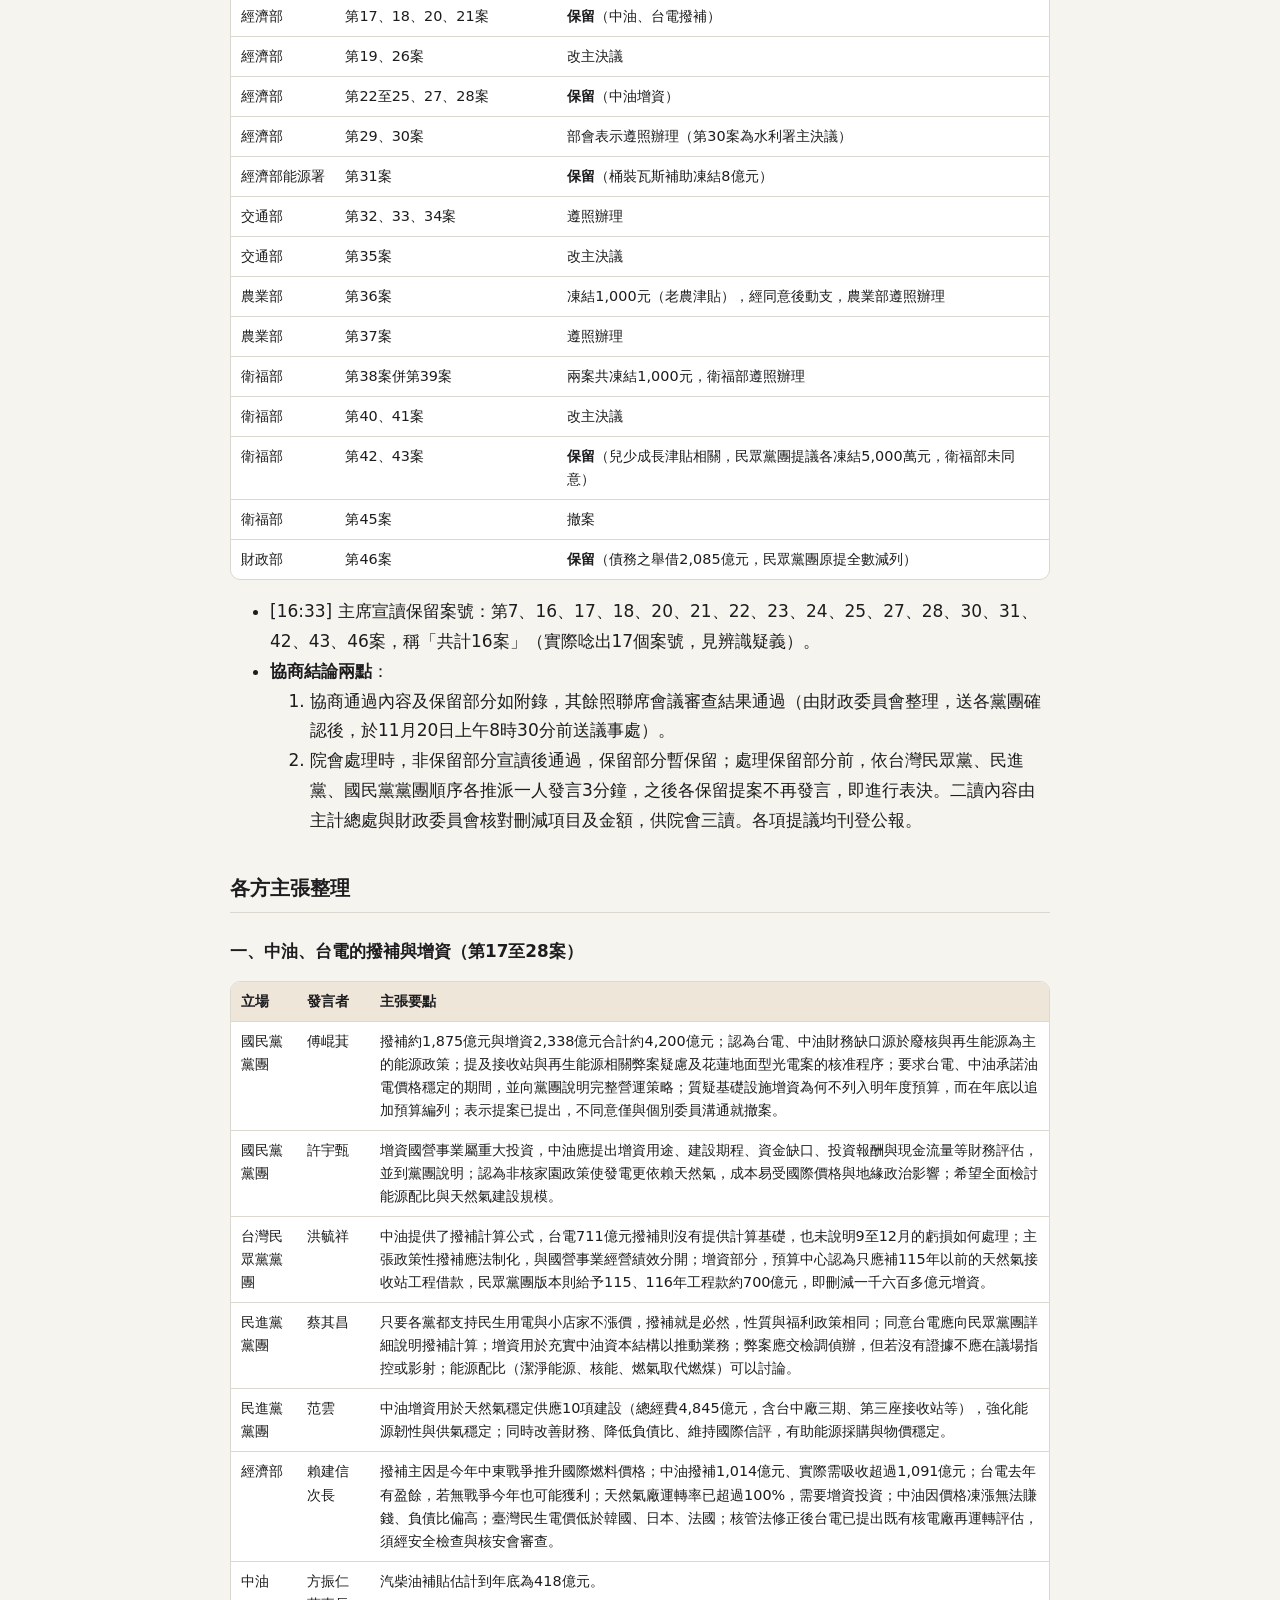
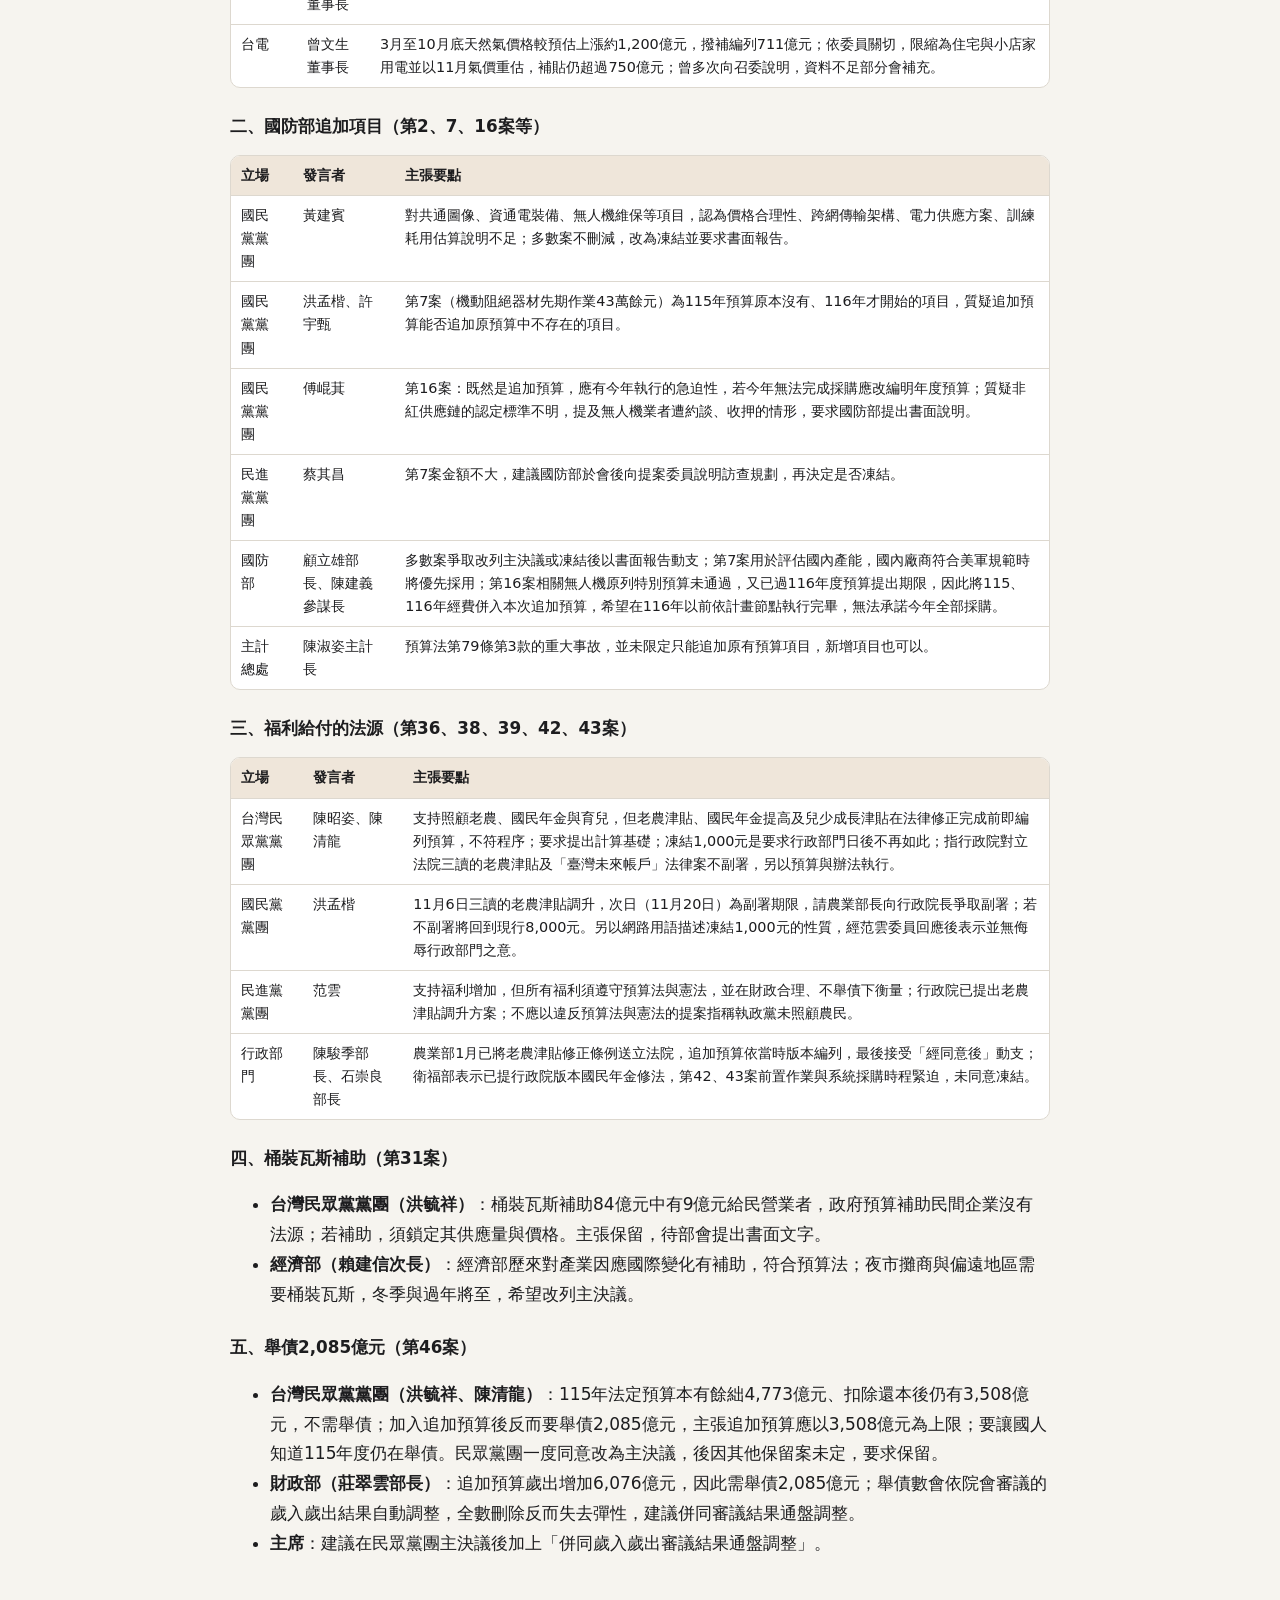
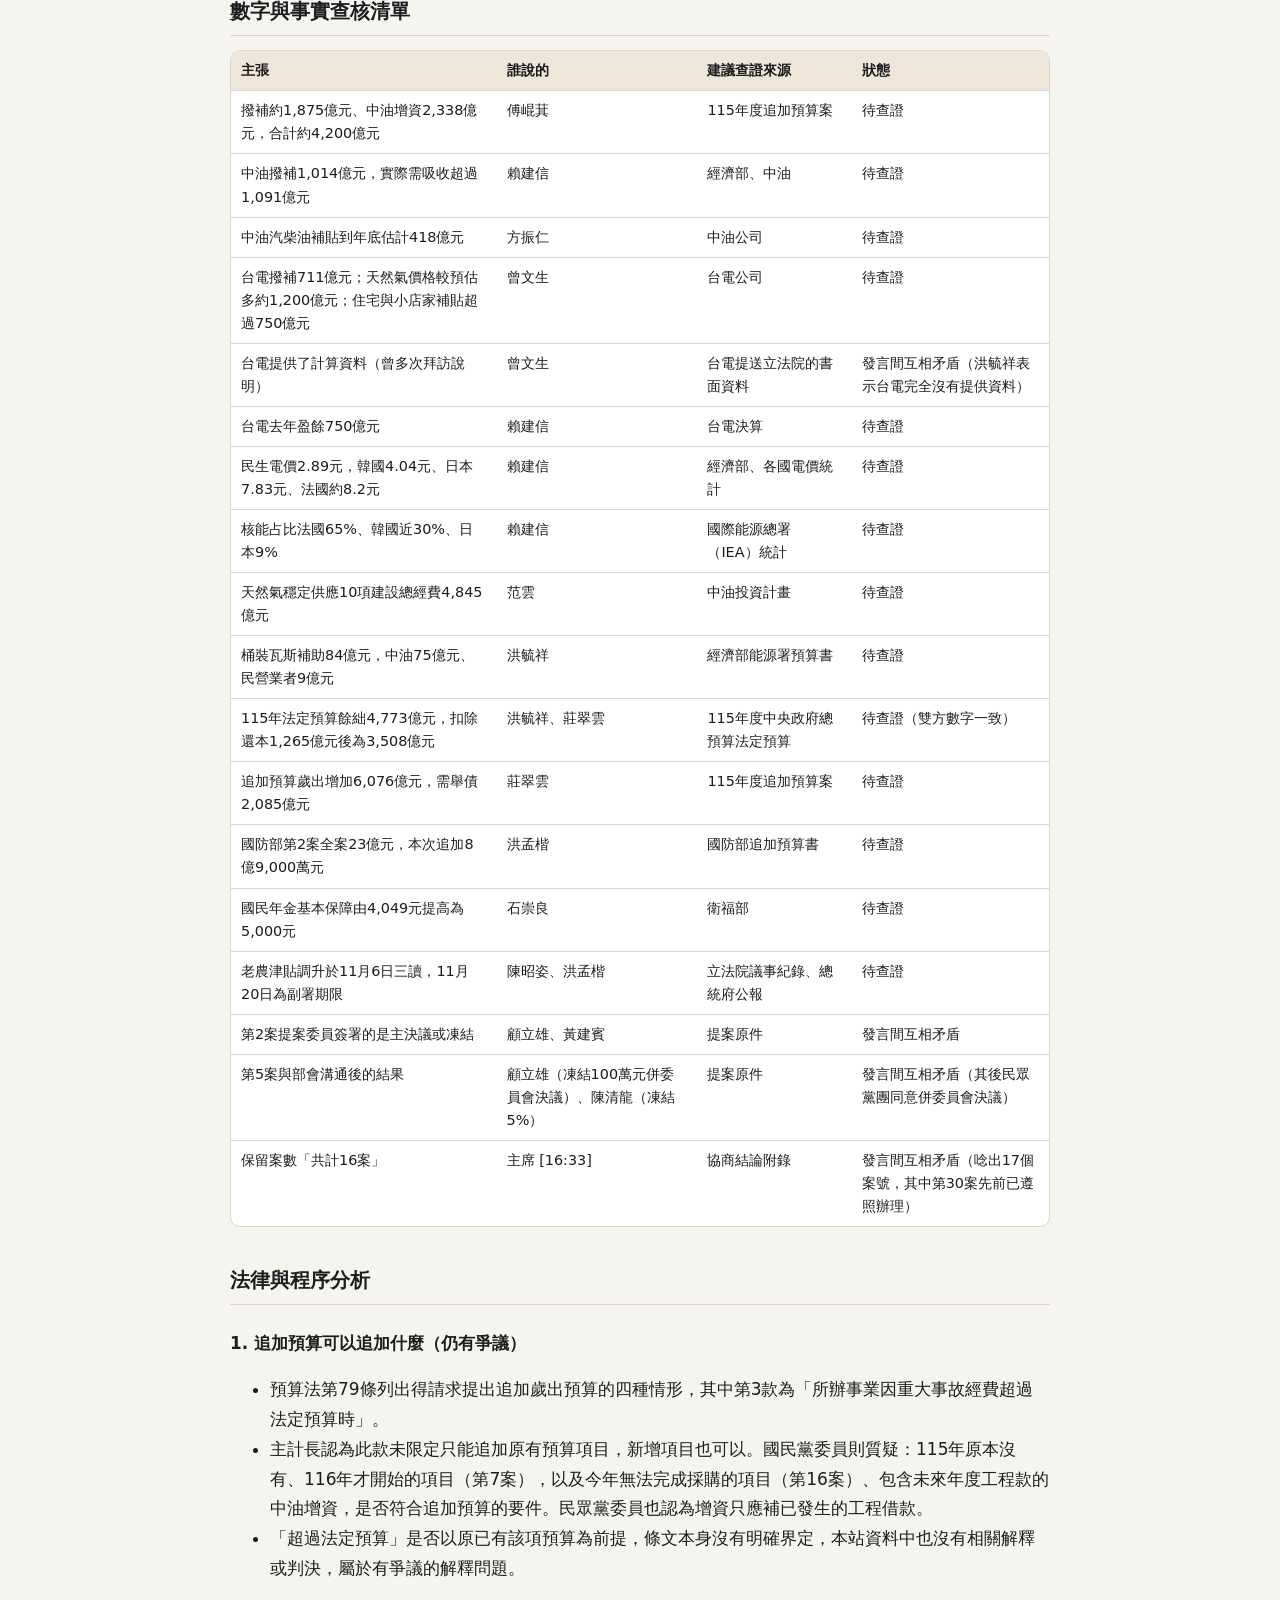
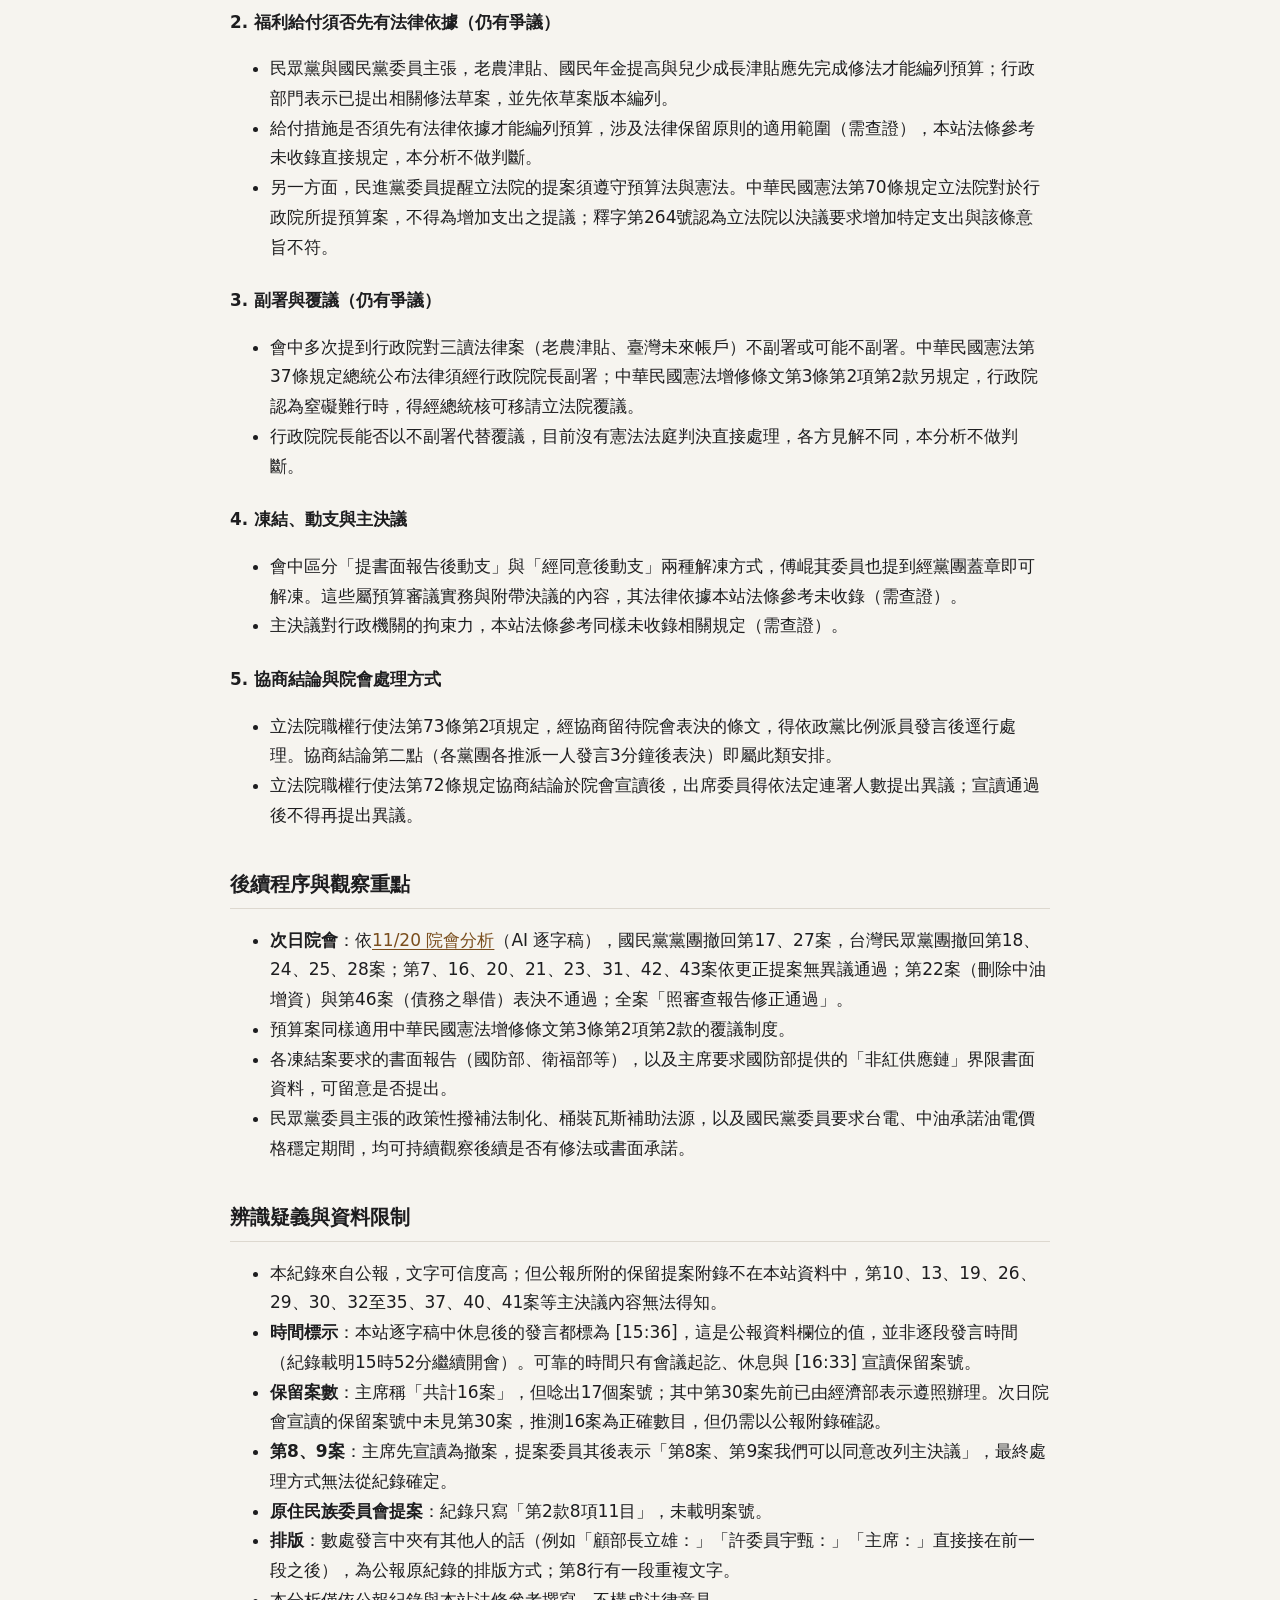
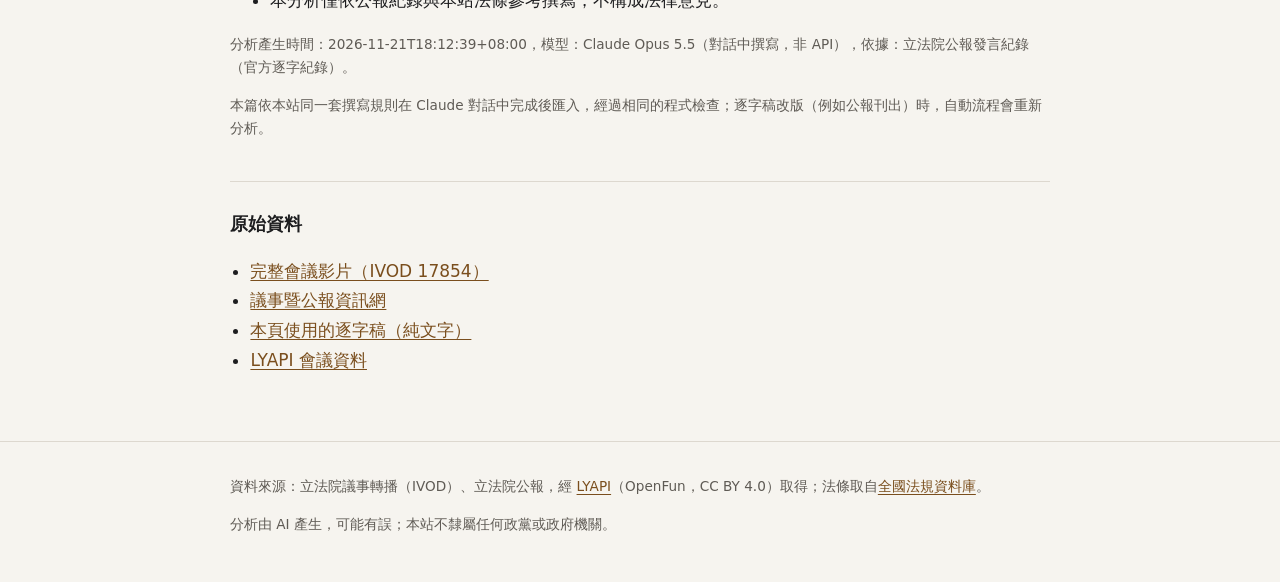
==== commit 3fab0c52: "修正巢狀清單排版：2 格縮排的子清單改為正確巢狀 Co-Authored-By: Claude Opus 5.5 <noreply@anthropic.com> Claude-Session: htt" ====
--- a/docs/m/2026-11-19-caucus-2026111740/index.html
+++ b/docs/m/2026-11-19-caucus-2026111740/index.html
@@ -170,9 +170,11 @@
 </table></div>
 <ul>
 <li>[16:33] 主席宣讀保留案號：第7、16、17、18、20、21、22、23、24、25、27、28、30、31、42、43、46案，稱「共計16案」（實際唸出17個案號，見辨識疑義）。</li>
-<li><strong>協商結論兩點</strong>：
-  1. 協商通過內容及保留部分如附錄，其餘照聯席會議審查結果通過（由財政委員會整理，送各黨團確認後，於11月20日上午8時30分前送議事處）。
-  2. 院會處理時，非保留部分宣讀後通過，保留部分暫保留；處理保留部分前，依台灣民眾黨、民進黨、國民黨黨團順序各推派一人發言3分鐘，之後各保留提案不再發言，即進行表決。二讀內容由主計總處與財政委員會核對刪減項目及金額，供院會三讀。各項提議均刊登公報。</li>
+<li><strong>協商結論兩點</strong>：<ol>
+<li>協商通過內容及保留部分如附錄，其餘照聯席會議審查結果通過（由財政委員會整理，送各黨團確認後，於11月20日上午8時30分前送議事處）。</li>
+<li>院會處理時，非保留部分宣讀後通過，保留部分暫保留；處理保留部分前，依台灣民眾黨、民進黨、國民黨黨團順序各推派一人發言3分鐘，之後各保留提案不再發言，即進行表決。二讀內容由主計總處與財政委員會核對刪減項目及金額，供院會三讀。各項提議均刊登公報。</li>
+</ol>
+</li>
 </ul>
 <h2>各方主張整理</h2>
 <h3>一、中油、台電的撥補與增資（第17至28案）</h3>
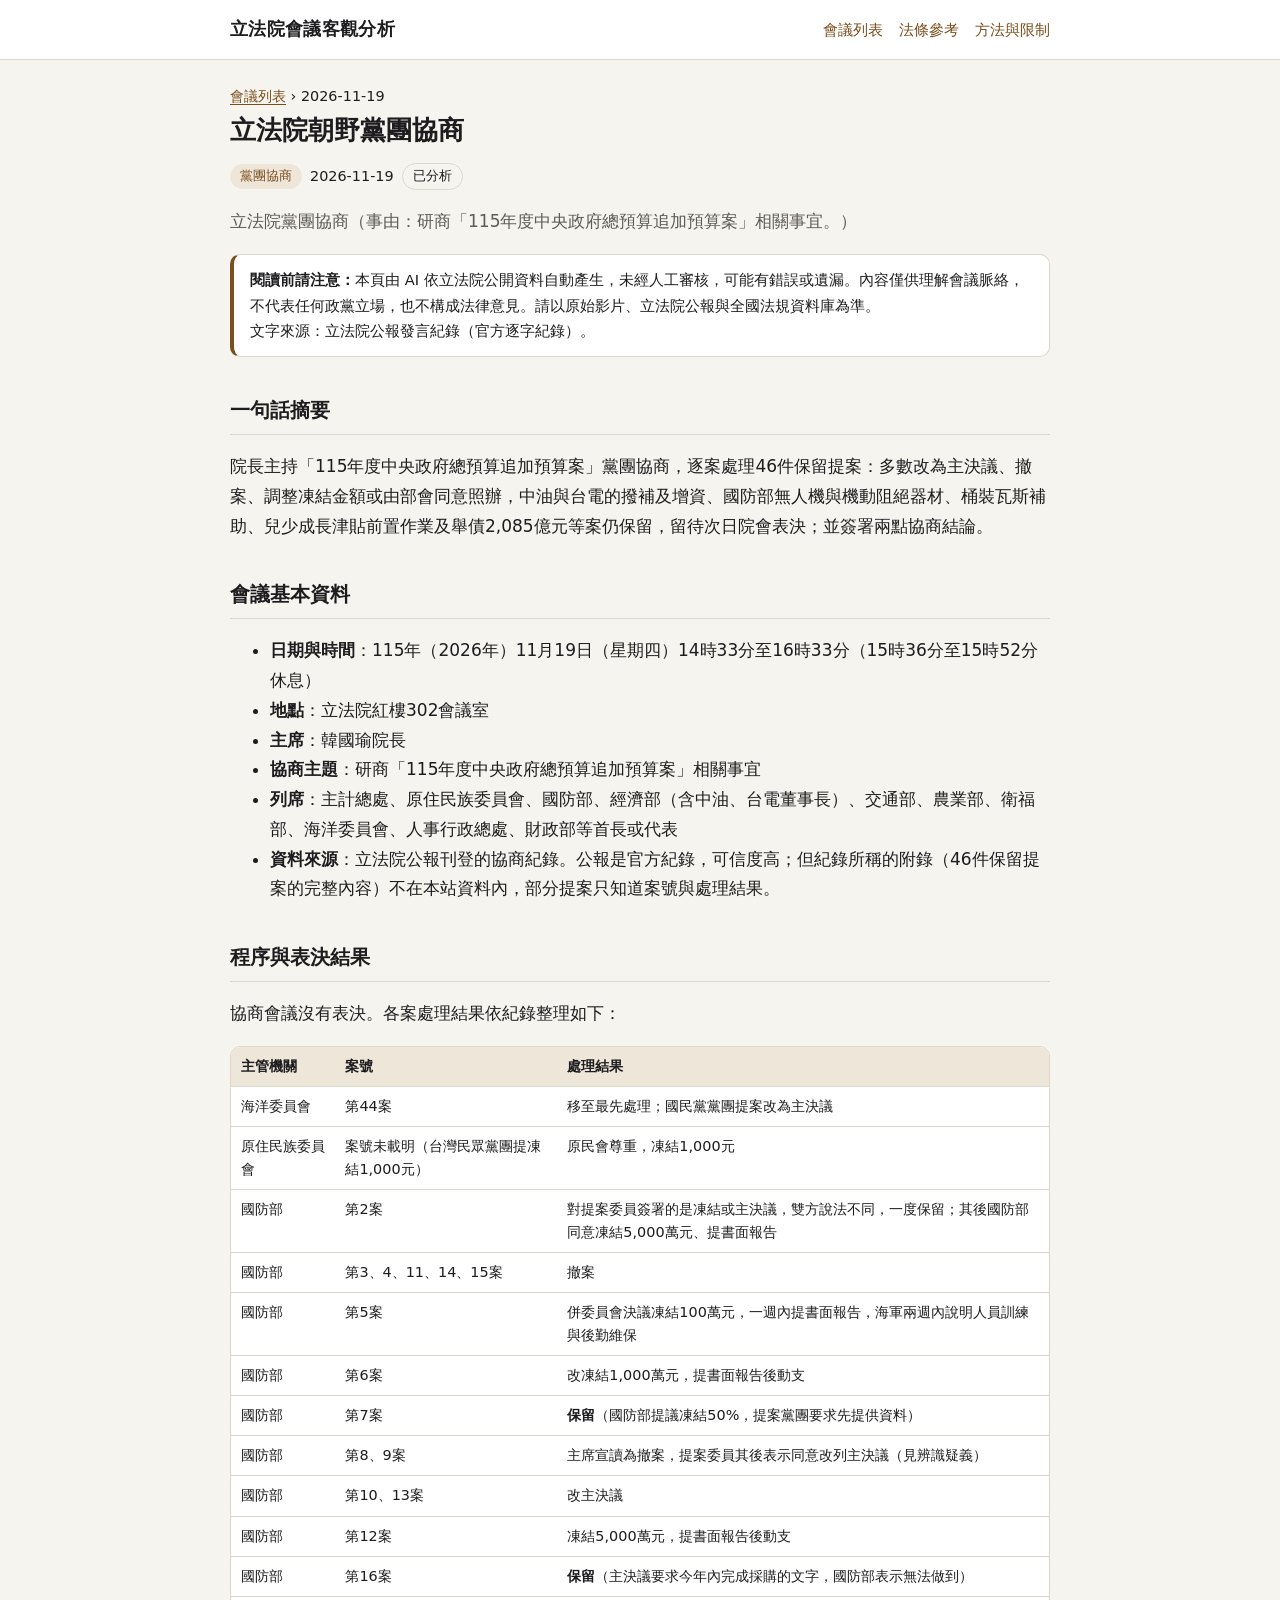
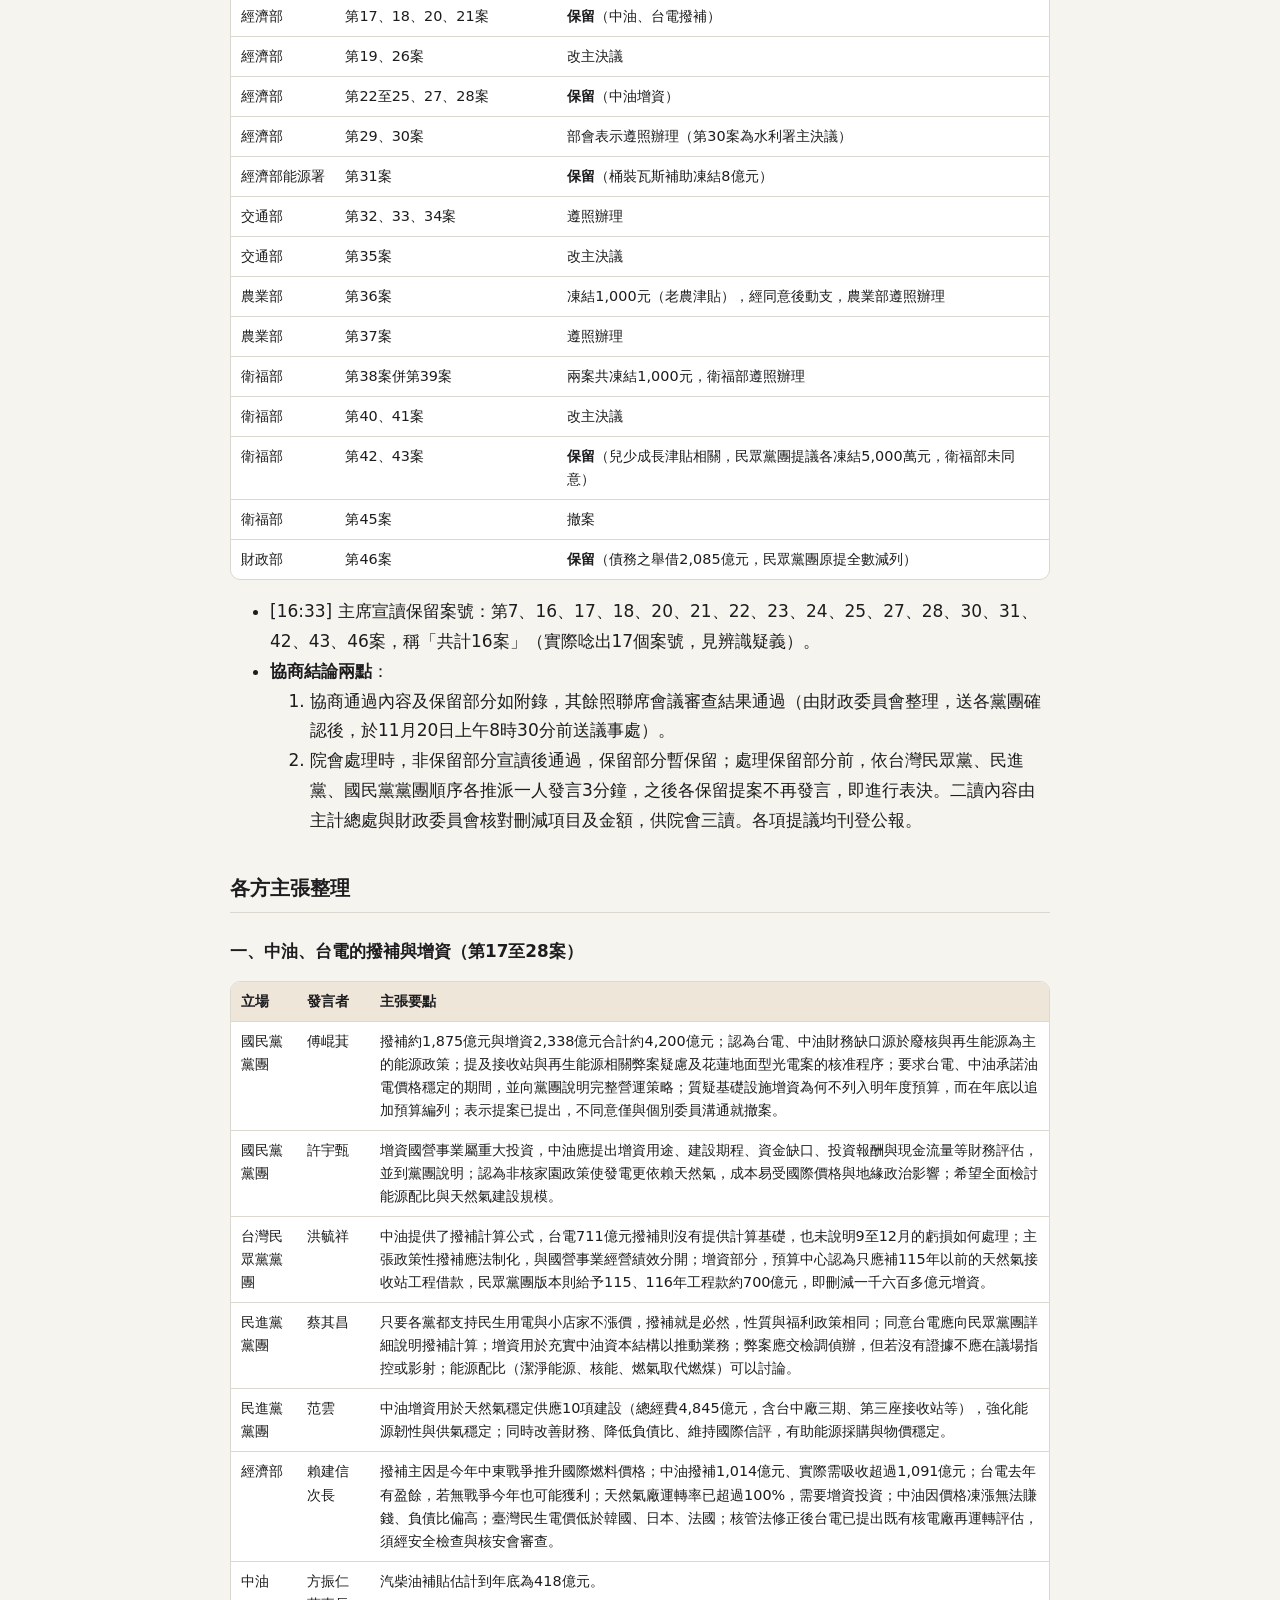
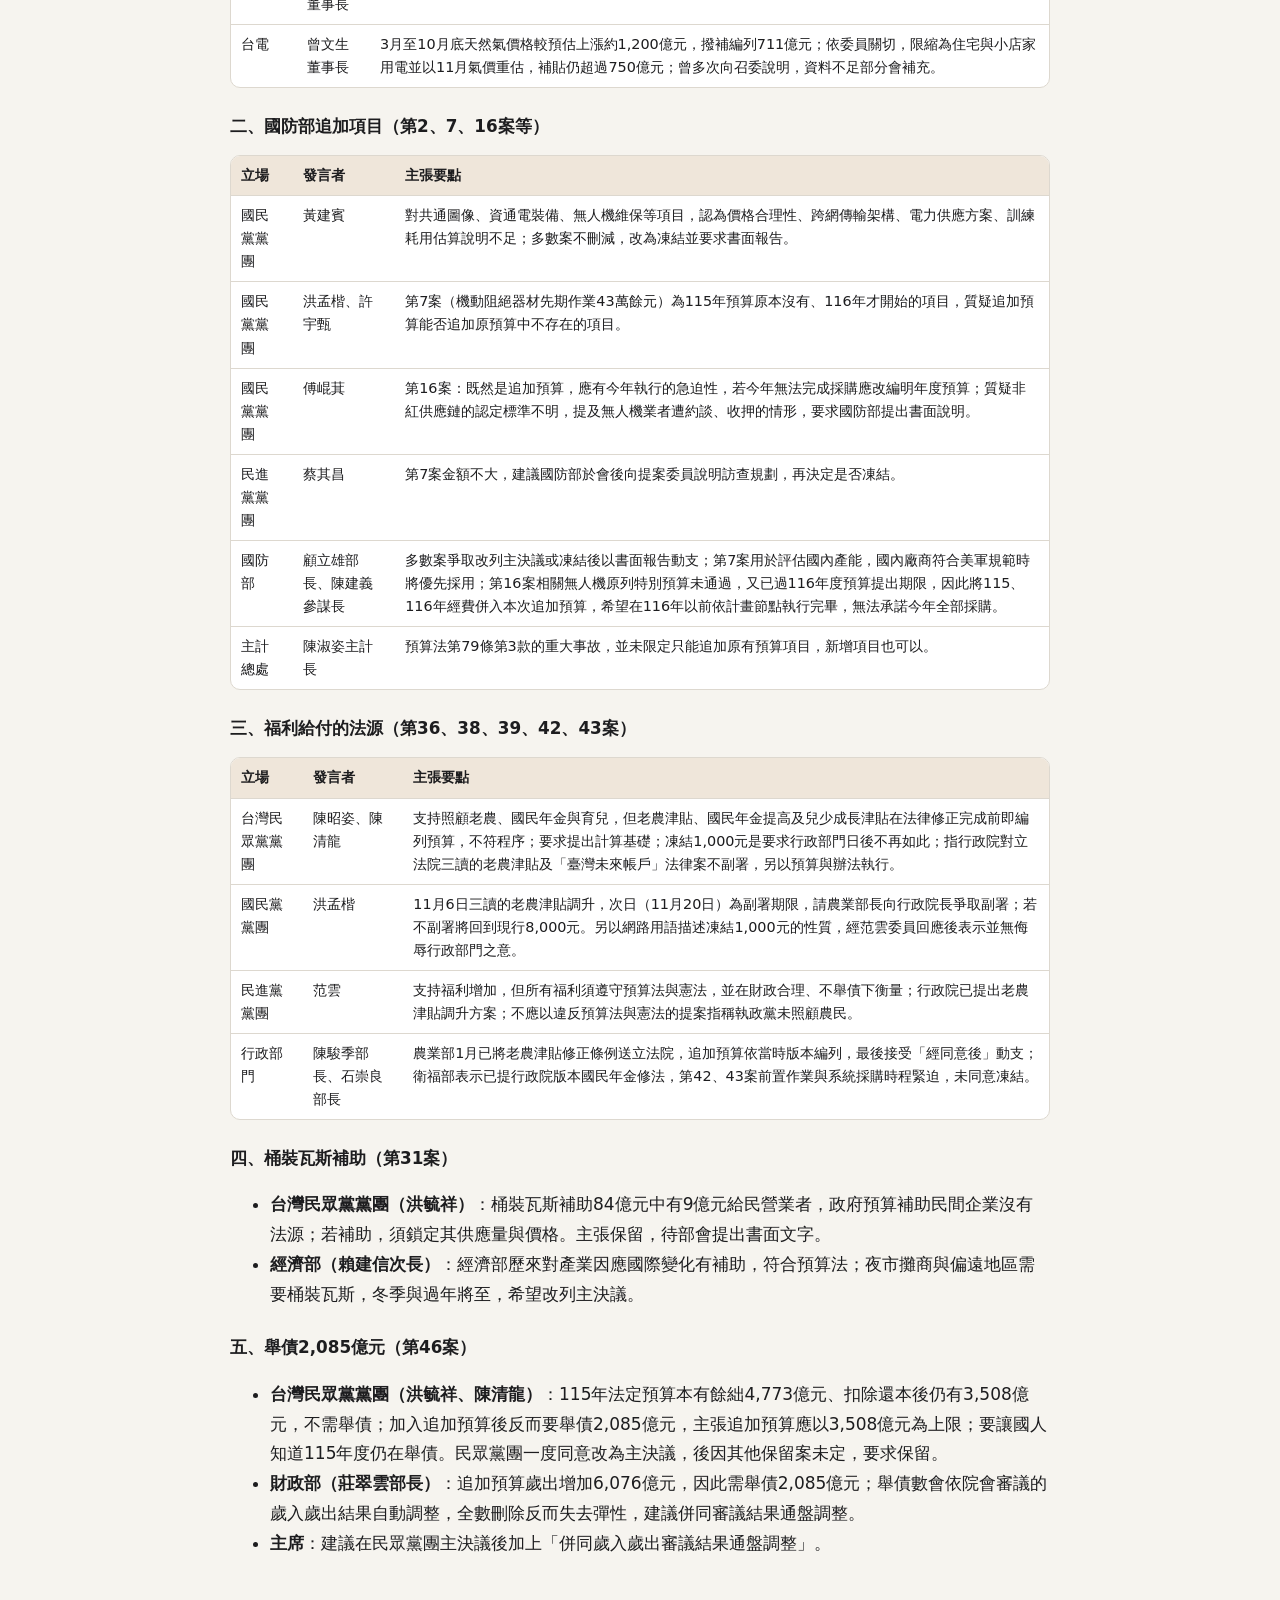
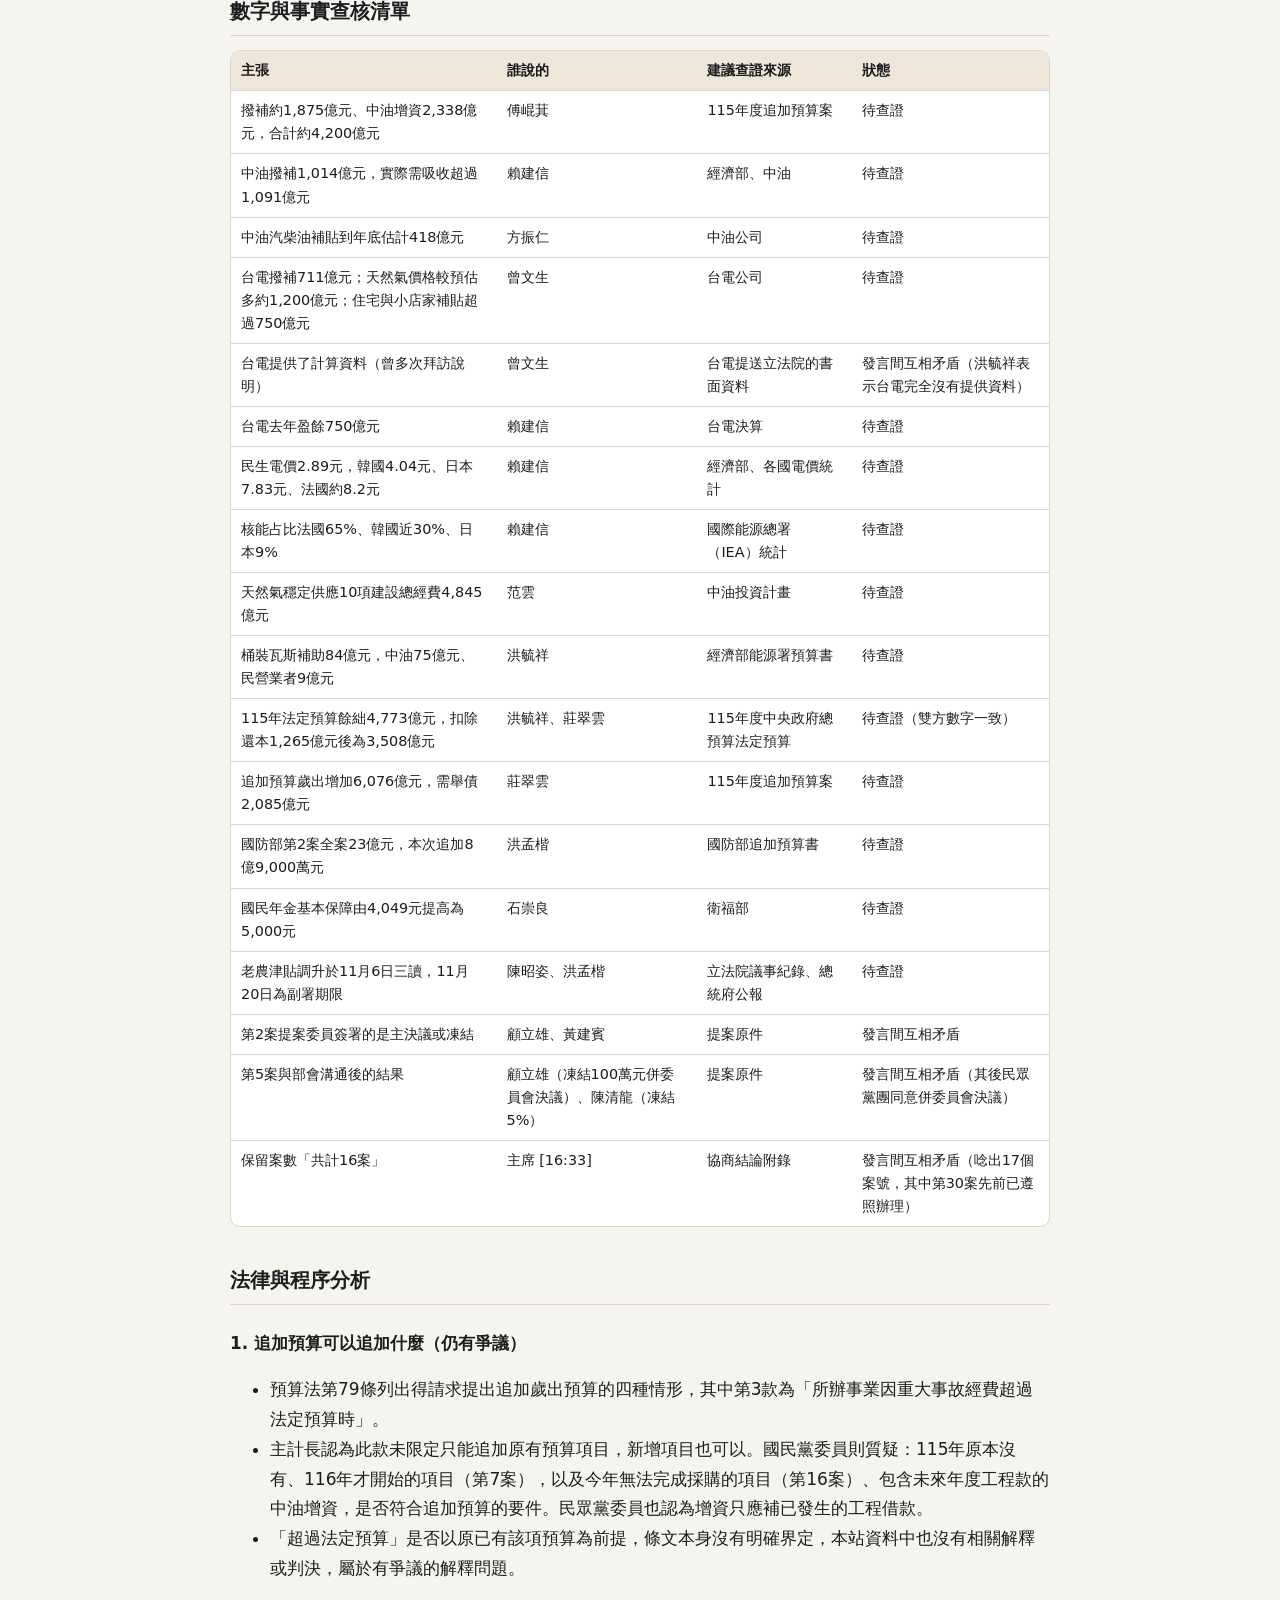
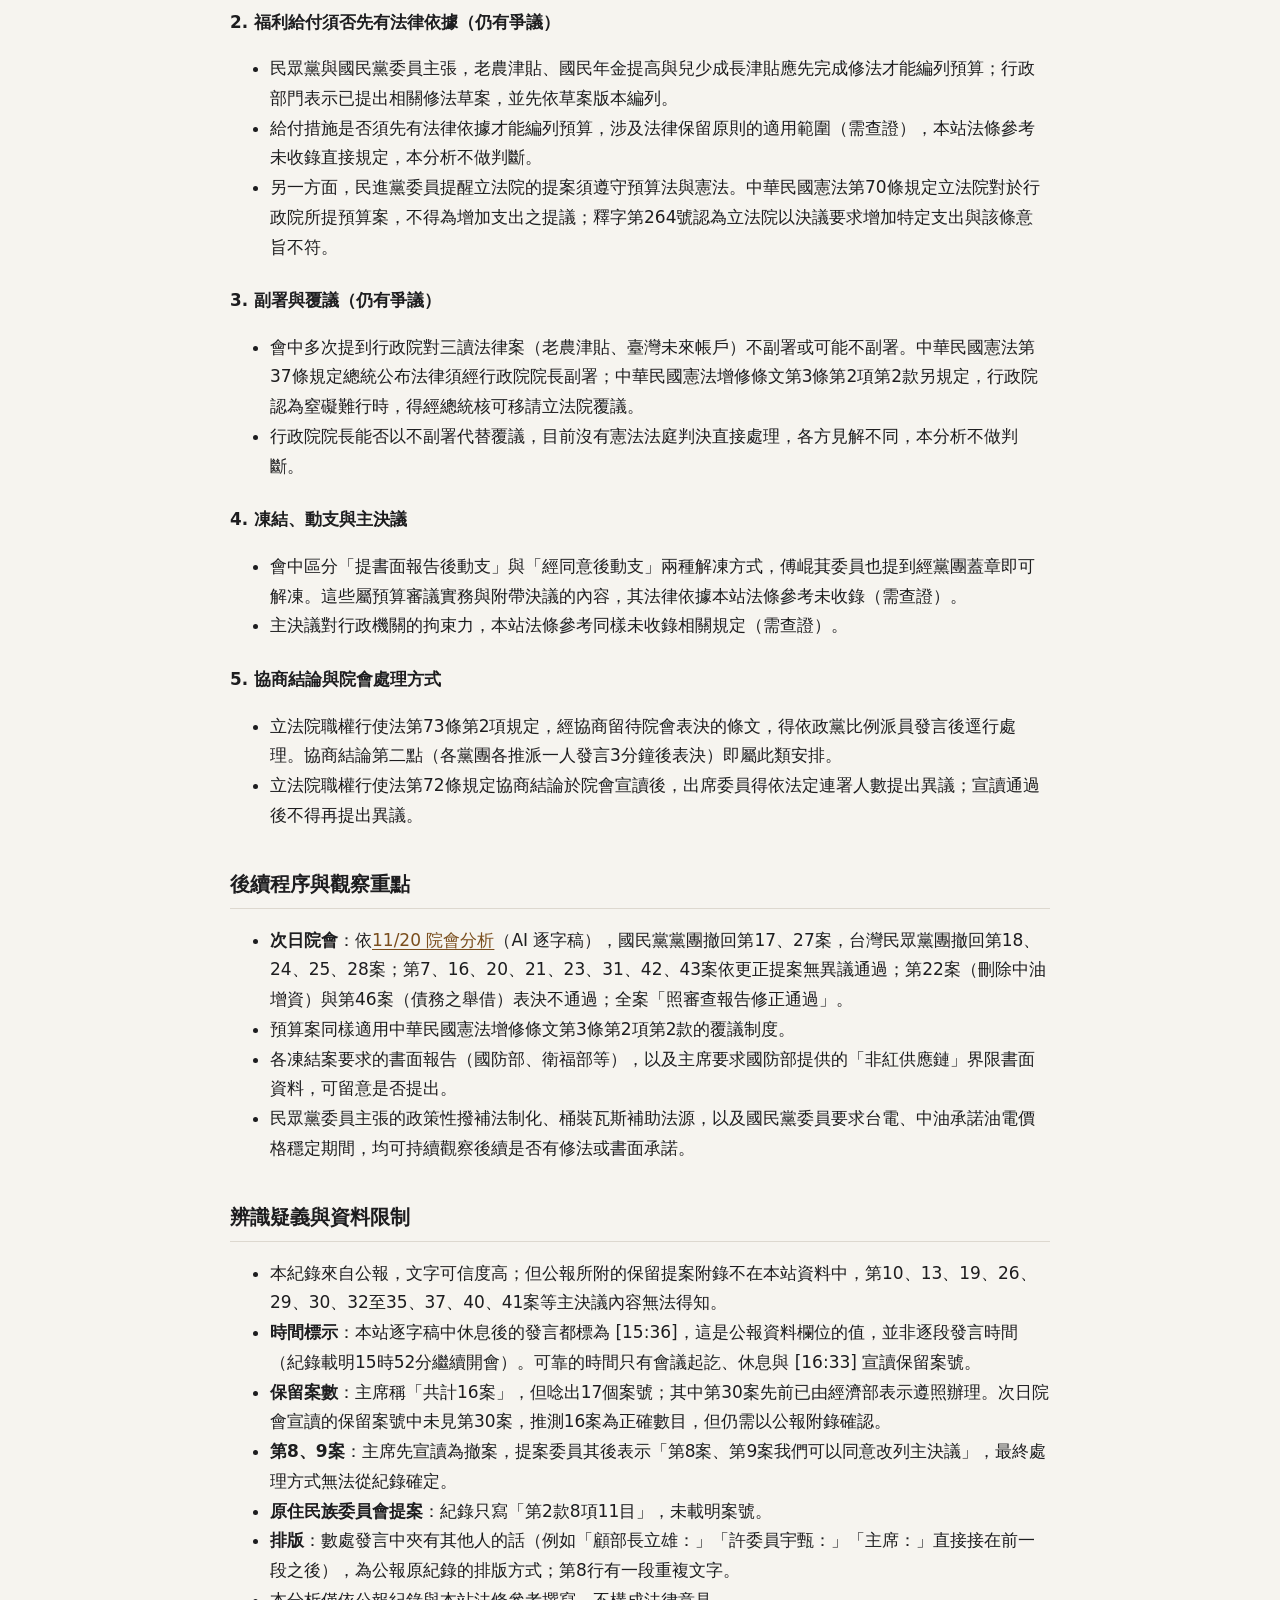
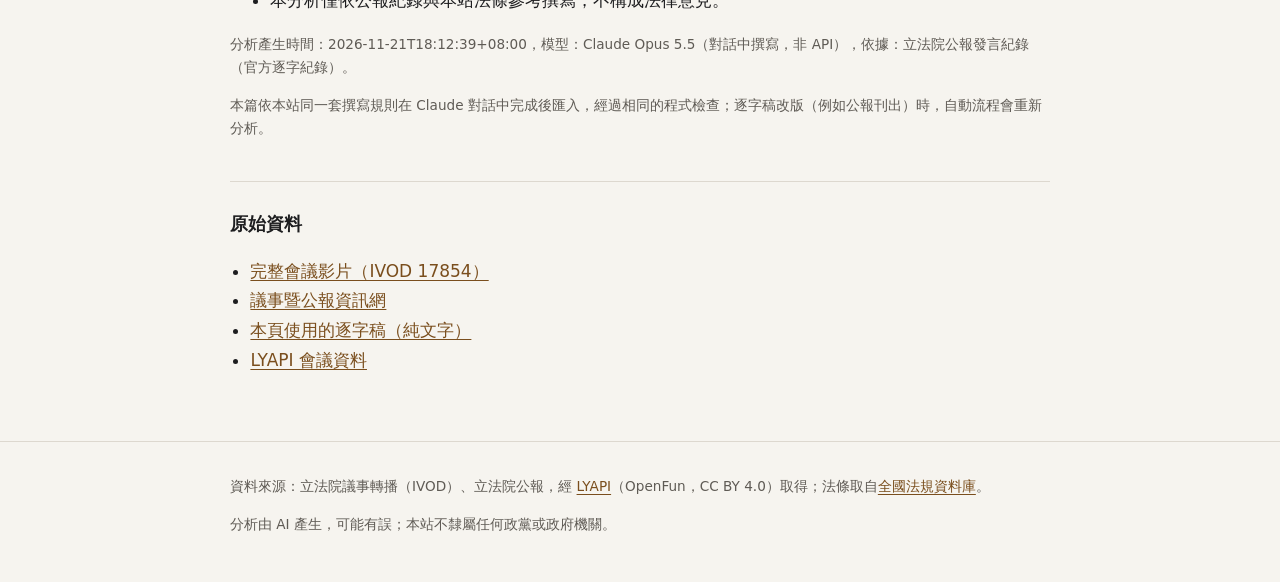
==== commit 83bb00b9: "支援免費自動分析：Gemini 免費額度與 Claude 訂閱 - 新增 lyanalysis/backends.py：同一套提示詞可交給 Anthropic API、Claude 訂閱（claude" ====
--- a/docs/m/2026-11-19-caucus-2026111740/index.html
+++ b/docs/m/2026-11-19-caucus-2026111740/index.html
@@ -18,7 +18,7 @@
 <p class="meta-line"><span class="tag">黨團協商</span>
 <span>2026-11-19</span><span class="status ok">已分析</span></p>
 <p class="muted">立法院黨團協商（事由：研商「115年度中央政府總預算追加預算案」相關事宜。）</p>
-<aside class="notice"><strong>閱讀前請注意：</strong>本頁由 AI（Claude）依立法院公開資料自動產生，未經人工審核，可能有錯誤或遺漏。內容僅供理解會議脈絡，不代表任何政黨立場，也不構成法律意見。請以原始影片、立法院公報與全國法規資料庫為準。
+<aside class="notice"><strong>閱讀前請注意：</strong>本頁由 AI 依立法院公開資料自動產生，未經人工審核，可能有錯誤或遺漏。內容僅供理解會議脈絡，不代表任何政黨立場，也不構成法律意見。請以原始影片、立法院公報與全國法規資料庫為準。
 <br>文字來源：立法院公報發言紀錄（官方逐字紀錄）。</aside><article class="analysis"><h2>一句話摘要</h2>
 <p>院長主持「115年度中央政府總預算追加預算案」黨團協商，逐案處理46件保留提案：多數改為主決議、撤案、調整凍結金額或由部會同意照辦，中油與台電的撥補及增資、國防部無人機與機動阻絕器材、桶裝瓦斯補助、兒少成長津貼前置作業及舉債2,085億元等案仍保留，留待次日院會表決；並簽署兩點協商結論。</p>
 <h2>會議基本資料</h2>
